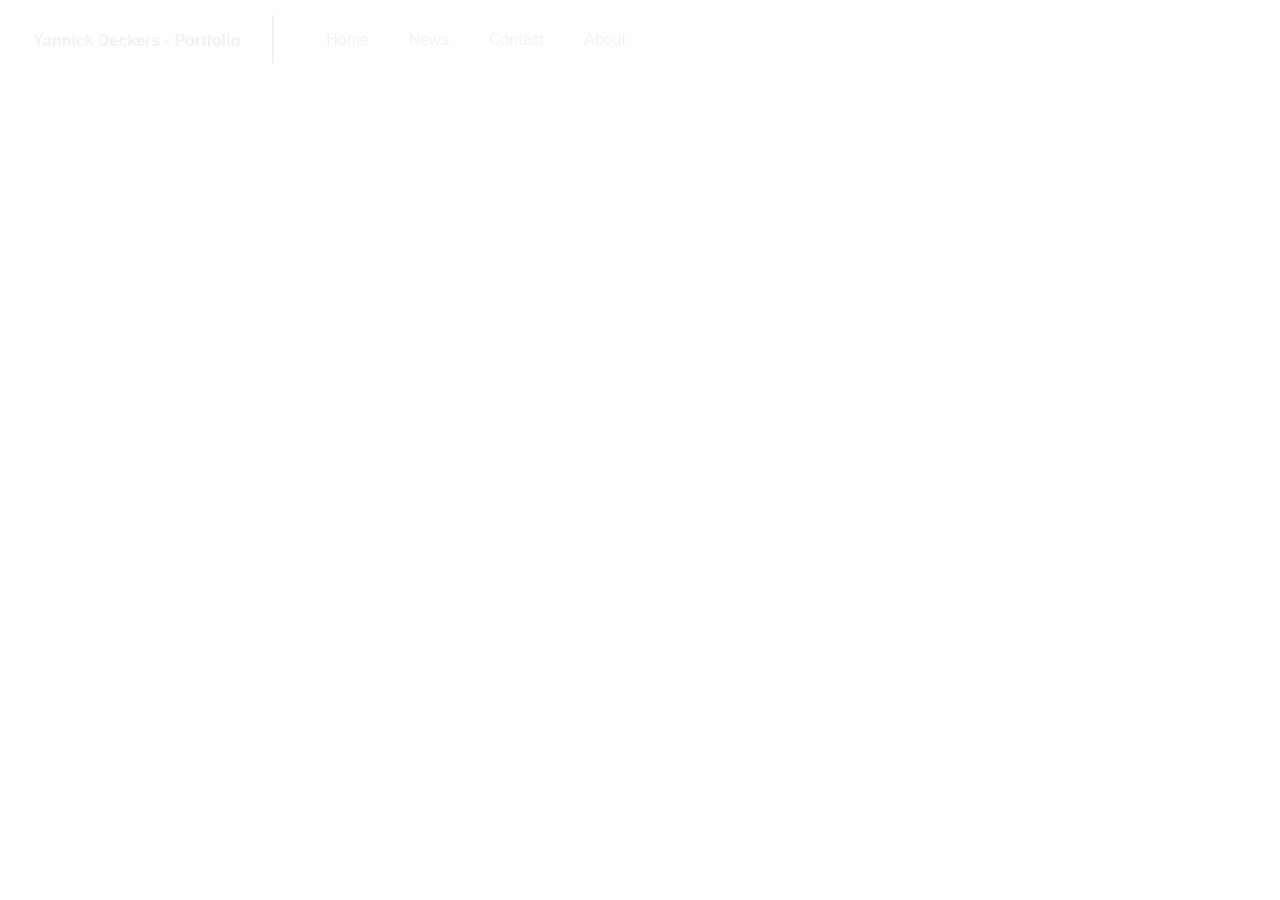
==== index.html @ 35242ec5 "begin header" ====
<!DOCTYPE html>
<html lang="en">
<head>
    <meta charset="UTF-8">
    <meta name="viewport" content="width=device-width, initial-scale=1">
    <title>Portfolio - Yannick Deckers</title>
    <!-- Bootstrap CSS (CDN) -->
    <link href="https://cdn.jsdelivr.net/npm/bootstrap@5.3.2/dist/css/bootstrap.min.css" rel="stylesheet">
    <link rel="stylesheet" href="style.css">
</head>
<!--<body>-->

<!--<nav>-->
<!--    <h1>Yannick Deckers - Portfolio</h1>-->

<!--    <ul>-->
<!--        <li><a href="index.html">Home</a></li>-->
<!--        <li><a href="about.html">Projects</a></li>-->
<!--        <li><a href="projects.html">About me</a></li>-->
<!--        <li><a href="contact.html">Contact</a></li>-->
<!--    </ul>-->
<!--</nav>-->
<!--<header>-->
<!--    -->

<!--    <img class="header-img" src="header-building.jpg" alt="building-header">-->
<!--</header>-->

<div class="bg-img">
    <section class="container">
        <nav class="navigation-bar">
            <h1>Yannick Deckers - Portfolio</h1>
            <ul>
            <li><a href="index.html">Home</a></li>
            <li><a href="#news">News</a></li>
            <li><a href="#contact">Contact</a></li>
            <li><a href="#about">About</a></li>
            </ul>
        </nav>
    </section>
</div>

</body>
</html>
---- style.css ----
/*--primary: #F5F0F6;*/
    /*--secondary: #2B4162;*/


* {
    margin: 0;
    padding: 0;
    box-sizing: border-box;
    font-family: "montserrat", sans-serif;
}

/*nav {*/
/*    height: 3.5rem;*/
/*    display: flex;*/
/*    text-decoration: none;*/
/*}*/

/*nav h1 {*/
/*    color: #F5F0F6;*/
/*    font-size: 1rem;*/
/*    padding-left: 1rem;*/
/*    padding-top: 1rem;*/
/*}*/

/*nav ul {*/
/*    display: flex;*/
/*    list-style: none;*/
/*    margin-left: auto;*/
/*    padding-right: 1rem;*/
/*    padding-top: 1rem;*/
/*}*/

/*nav a {*/
/*    color: #F5F0F6;*/
/*    text-decoration: none;*/
/*    padding: 1.25rem;*/
/*}*/

/*nav a:hover {*/
/*    background-color : #F5F0F6;*/
/*    color: #2B4162;*/

/*    padding: 1.25rem;*/
/*    border-radius: 0.3rem;*/
/*}*/

/*header {*/
/*    background: #F5F0F6;*/
/*    height: 30rem;*/
/*    display: flex;*/
/*    flex-direction: column;*/
/*    justify-content: center;*/
/*    align-items: center;*/
/*}*/

/*.header-img {*/
/*    object-fit: cover;*/
/*    width: 100%;*/
/*    height: 100%;*/
/*    margin-top: 0;*/
/*}*/

    .bg-img {
        background-image: url("header-building.jpg");
        min-height: 550px;
        background-position: center;
        background-repeat: no-repeat;
        background-size: cover;
        position: relative;
    }

    .container {
        position: absolute;
        margin: 15px 15px 15px 5px;
        width: auto;
    }

    nav {
        height: 3.5rem;
        display: flex;
        text-decoration: none;
    }

    nav h1 {
        color: #F5F0F6;
        font-size: 1rem;
        padding-left: 1rem;
        padding-top: 1rem;
        padding-right: 2rem;
        font-weight: bold;
        border-right: 2px solid #F5F0F6;
    }

    nav ul {
        display: flex;
        list-style: none;
        margin-left: auto;
        padding-right: 1rem;
        padding-top: 0.80rem;
    }

    nav a {
        color: #F5F0F6;
        text-decoration: none;
        padding: 1.25rem;
    }

    nav a:hover {
        background-color : #F5F0F6;
        color: #2B4162;

        padding: 1.25rem;
        border-radius: 0.3rem;
    }
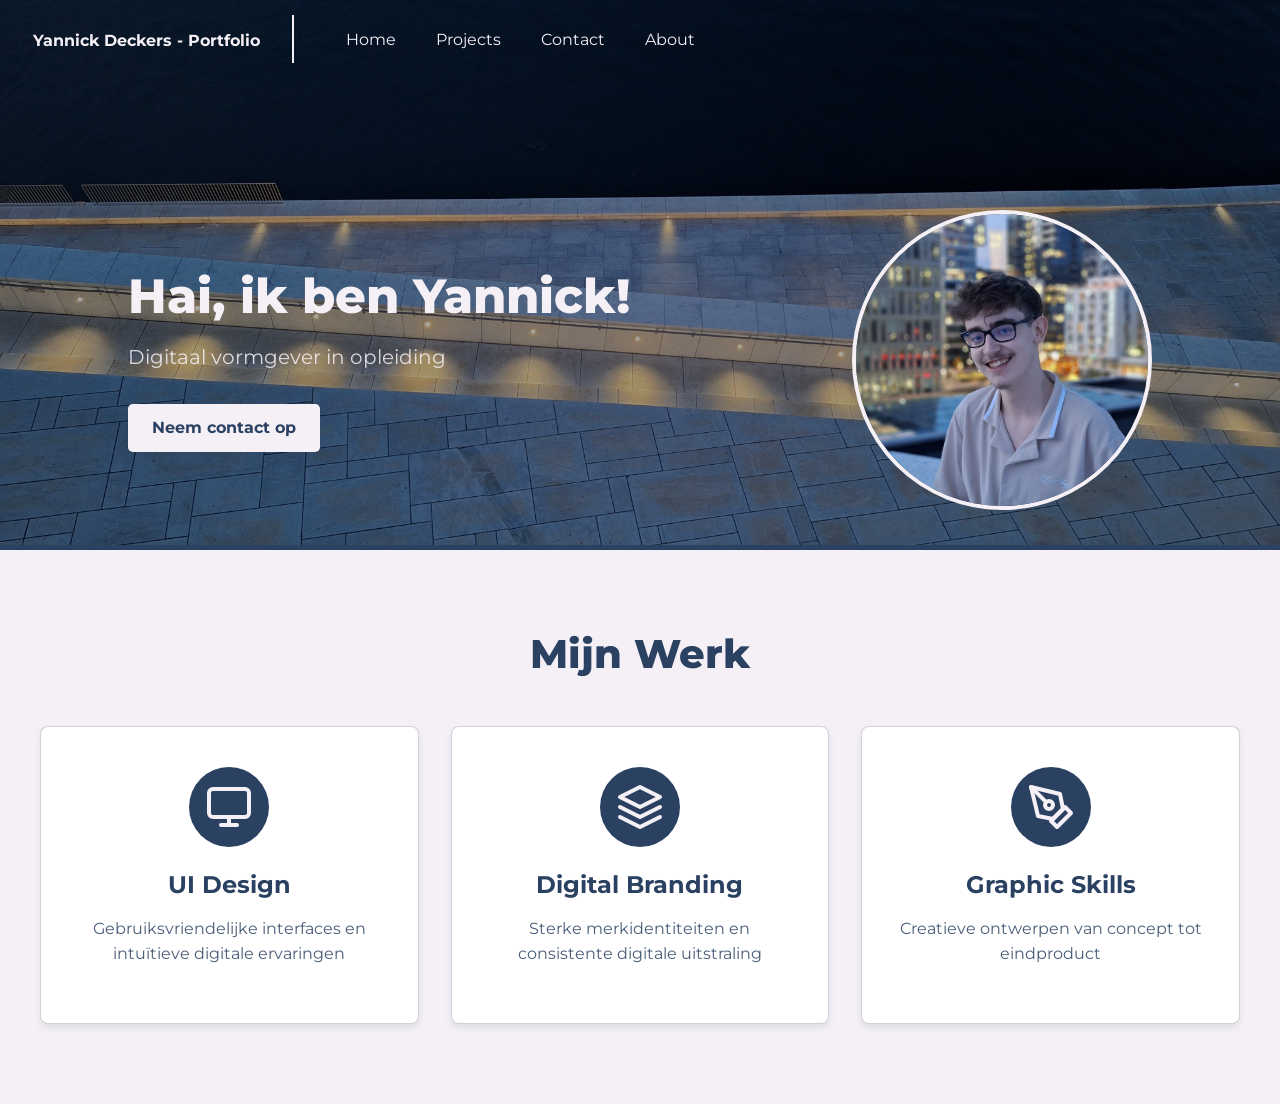
==== commit 981f2696: "category section" ====
--- a/index.html
+++ b/index.html
@@ -7,24 +7,11 @@
     <!-- Bootstrap CSS (CDN) -->
     <link href="https://cdn.jsdelivr.net/npm/bootstrap@5.3.2/dist/css/bootstrap.min.css" rel="stylesheet">
     <link rel="stylesheet" href="style.css">
+    <link rel="preconnect" href="https://fonts.googleapis.com">
+    <link rel="preconnect" href="https://fonts.gstatic.com" crossorigin>
+    <link href="https://fonts.googleapis.com/css2?family=Montserrat:wght@400;600;700;800&display=swap" rel="stylesheet">
 </head>
-<!--<body>-->
-
-<!--<nav>-->
-<!--    <h1>Yannick Deckers - Portfolio</h1>-->
-
-<!--    <ul>-->
-<!--        <li><a href="index.html">Home</a></li>-->
-<!--        <li><a href="about.html">Projects</a></li>-->
-<!--        <li><a href="projects.html">About me</a></li>-->
-<!--        <li><a href="contact.html">Contact</a></li>-->
-<!--    </ul>-->
-<!--</nav>-->
-<!--<header>-->
-<!--    -->
-
-<!--    <img class="header-img" src="header-building.jpg" alt="building-header">-->
-<!--</header>-->
+<body>
 
 <div class="bg-img">
     <section class="container">
@@ -32,7 +19,7 @@
             <h1>Yannick Deckers - Portfolio</h1>
             <ul>
             <li><a href="index.html">Home</a></li>
-            <li><a href="#news">News</a></li>
+            <li><a href="#news">Projects</a></li>
             <li><a href="#contact">Contact</a></li>
             <li><a href="#about">About</a></li>
             </ul>
@@ -40,5 +27,67 @@
     </section>
 </div>
 
+<div class="hero">
+    <div class="hero-left">
+        <h2>Hai, ik ben Yannick!</h2>
+        <p>Digitaal vormgever in opleiding</p>
+        <a href="#contact" class="cta">Neem contact op</a>
+    </div>
+
+    <div class="hero-right">
+        <img src="profilepic.jpg" alt="profile picture">
+    </div>
+</div>
+
+<section class="categories">
+    <div class="categories-container">
+        <h2 class="categories-title">Mijn Werk</h2>
+
+        <div class="cards-grid">
+            <a href="ui-design.html" class="card">
+                <div class="card-icon">
+                    <svg xmlns="http://www.w3.org/2000/svg" width="48" height="48" viewBox="0 0 24 24" fill="none" stroke="currentColor" stroke-width="2" stroke-linecap="round" stroke-linejoin="round">
+                        <rect x="2" y="3" width="20" height="14" rx="2"/>
+                        <line x1="8" y1="21" x2="16" y2="21"/>
+                        <line x1="12" y1="17" x2="12" y2="21"/>
+                    </svg>
+                </div>
+                <h3>UI Design</h3>
+                <p>Gebruiksvriendelijke interfaces en intuïtieve digitale ervaringen</p>
+            </a>
+
+            <a href="digital-branding.html" class="card">
+                <div class="card-icon">
+                    <svg xmlns="http://www.w3.org/2000/svg" width="48" height="48" viewBox="0 0 24 24" fill="none" stroke="currentColor" stroke-width="2" stroke-linecap="round" stroke-linejoin="round">
+                        <path d="M12 2L2 7l10 5 10-5-10-5z"/>
+                        <path d="M2 17l10 5 10-5"/>
+                        <path d="M2 12l10 5 10-5"/>
+                    </svg>
+                </div>
+                <h3>Digital Branding</h3>
+                <p>Sterke merkidentiteiten en consistente digitale uitstraling</p>
+            </a>
+
+            <a href="graphic-skills.html" class="card">
+                <div class="card-icon">
+                    <svg xmlns="http://www.w3.org/2000/svg" width="48" height="48" viewBox="0 0 24 24" fill="none" stroke="currentColor" stroke-width="2" stroke-linecap="round" stroke-linejoin="round">
+                        <path d="M12 19l7-7 3 3-7 7-3-3z"/>
+                        <path d="M18 13l-1.5-7.5L2 2l3.5 14.5L13 18l5-5z"/>
+                        <path d="M2 2l7.586 7.586"/>
+                        <circle cx="11" cy="11" r="2"/>
+                    </svg>
+                </div>
+                <h3>Graphic Skills</h3>
+                <p>Creatieve ontwerpen van concept tot eindproduct</p>
+            </a>
+        </div>
+    </div>
+</section>
+
+
+
+
+
+
 </body>
 </html>
--- a/style.css
+++ b/style.css
@@ -10,79 +10,36 @@
     font-family: "montserrat", sans-serif;
 }
 
-/*nav {*/
-/*    height: 3.5rem;*/
-/*    display: flex;*/
-/*    text-decoration: none;*/
-/*}*/
-
-/*nav h1 {*/
-/*    color: #F5F0F6;*/
-/*    font-size: 1rem;*/
-/*    padding-left: 1rem;*/
-/*    padding-top: 1rem;*/
-/*}*/
-
-/*nav ul {*/
-/*    display: flex;*/
-/*    list-style: none;*/
-/*    margin-left: auto;*/
-/*    padding-right: 1rem;*/
-/*    padding-top: 1rem;*/
-/*}*/
-
-/*nav a {*/
-/*    color: #F5F0F6;*/
-/*    text-decoration: none;*/
-/*    padding: 1.25rem;*/
-/*}*/
-
-/*nav a:hover {*/
-/*    background-color : #F5F0F6;*/
-/*    color: #2B4162;*/
-
-/*    padding: 1.25rem;*/
-/*    border-radius: 0.3rem;*/
-/*}*/
-
-/*header {*/
-/*    background: #F5F0F6;*/
-/*    height: 30rem;*/
-/*    display: flex;*/
-/*    flex-direction: column;*/
-/*    justify-content: center;*/
-/*    align-items: center;*/
-/*}*/
-
-/*.header-img {*/
-/*    object-fit: cover;*/
-/*    width: 100%;*/
-/*    height: 100%;*/
-/*    margin-top: 0;*/
-/*}*/
-
-    .bg-img {
-        background-image: url("header-building.jpg");
+.bg-img {
+        background-image: url("nopeoplebuilding.jpg");
         min-height: 550px;
         background-position: center;
         background-repeat: no-repeat;
         background-size: cover;
         position: relative;
-    }
-
-    .container {
+        border-bottom: 5px solid #2B4162;
+    }
+
+.bg-img::before {
+        content: "";
+        position: absolute;
+        inset: 0;
+        background: rgba(0, 0, 0, 0.35);
+    }
+
+.container {
         position: absolute;
         margin: 15px 15px 15px 5px;
         width: auto;
     }
 
-    nav {
+nav {
         height: 3.5rem;
         display: flex;
         text-decoration: none;
     }
 
-    nav h1 {
+nav h1 {
         color: #F5F0F6;
         font-size: 1rem;
         padding-left: 1rem;
@@ -92,7 +49,7 @@
         border-right: 2px solid #F5F0F6;
     }
 
-    nav ul {
+nav ul {
         display: flex;
         list-style: none;
         margin-left: auto;
@@ -100,13 +57,13 @@
         padding-top: 0.80rem;
     }
 
-    nav a {
+nav a {
         color: #F5F0F6;
         text-decoration: none;
         padding: 1.25rem;
     }
 
-    nav a:hover {
+nav a:hover {
         background-color : #F5F0F6;
         color: #2B4162;
 
@@ -114,10 +71,142 @@
         border-radius: 0.3rem;
     }
 
-
-
-
-
-
-
-
+.hero {
+        position: absolute;
+        top: 40%;
+        left: 50%;
+        transform: translate(-50%, -50%);
+
+        display: flex;
+        align-items: center;
+        justify-content: space-between;
+
+        width: 80%;
+        max-width: 1100px;
+        color: #F5F0F6;
+    }
+
+.hero-left {
+        max-width: 55%;
+    }
+
+.hero-left h2 {
+        font-size: 3rem;
+        font-weight: 800;
+        margin-bottom: 1rem;
+    }
+
+.hero-left p {
+        font-size: 1.25rem;
+        margin-bottom: 2rem;
+        opacity: 0.85;
+    }
+
+.cta {
+        display: inline-block;
+        background-color: #F5F0F6;
+        color: #2B4162;
+        padding: 0.75rem 1.5rem;
+        border-radius: 0.3rem;
+        text-decoration: none;
+        font-weight: bold;
+    }
+
+.cta:hover {
+        background-color: #2B4162;
+        color: #F5F0F6;
+    }
+
+.hero-right img {
+        width: 300px;
+        height: 300px;
+        object-fit: cover;
+        border-radius: 50%;
+        border: 4px solid #F5F0F6;
+    }
+
+    .categories {
+        padding: 5rem 2rem;
+        background-color: #F5F0F6;
+    }
+
+    .categories-container {
+        max-width: 1200px;
+        margin: 0 auto;
+    }
+
+    .categories-title {
+        text-align: center;
+        font-size: 2.5rem;
+        color: #2B4162;
+        margin-bottom: 3rem;
+        font-weight: 800;
+    }
+
+    .cards-grid {
+        display: grid;
+        grid-template-columns: repeat(auto-fit, minmax(300px, 1fr));
+        gap: 2rem;
+    }
+
+    .card {
+        background-color: white;
+        padding: 2.5rem 2rem;
+        border-radius: 0.5rem;
+        text-decoration: none;
+        color: #2B4162;
+        transition: all 0.3s ease;
+        box-shadow: 0 4px 6px rgba(43, 65, 98, 0.1);
+        display: flex;
+        flex-direction: column;
+        align-items: center;
+        text-align: center;
+    }
+
+    .card:hover {
+        transform: translateY(-10px);
+        box-shadow: 0 12px 24px rgba(43, 65, 98, 0.2);
+        background-color: #2B4162;
+        color: #F5F0F6;
+    }
+
+    .card-icon {
+        width: 80px;
+        height: 80px;
+        background-color: #2B4162;
+        color: #F5F0F6;
+        border-radius: 50%;
+        display: flex;
+        align-items: center;
+        justify-content: center;
+        margin-bottom: 1.5rem;
+        transition: all 0.3s ease;
+    }
+
+    .card:hover .card-icon {
+        background-color: #F5F0F6;
+        color: #2B4162;
+    }
+
+    .card h3 {
+        font-size: 1.5rem;
+        margin-bottom: 1rem;
+        font-weight: 700;
+    }
+
+    .card p {
+        font-size: 1rem;
+        line-height: 1.6;
+        opacity: 0.85;
+    }
+
+
+
+
+
+
+
+
+
+
+
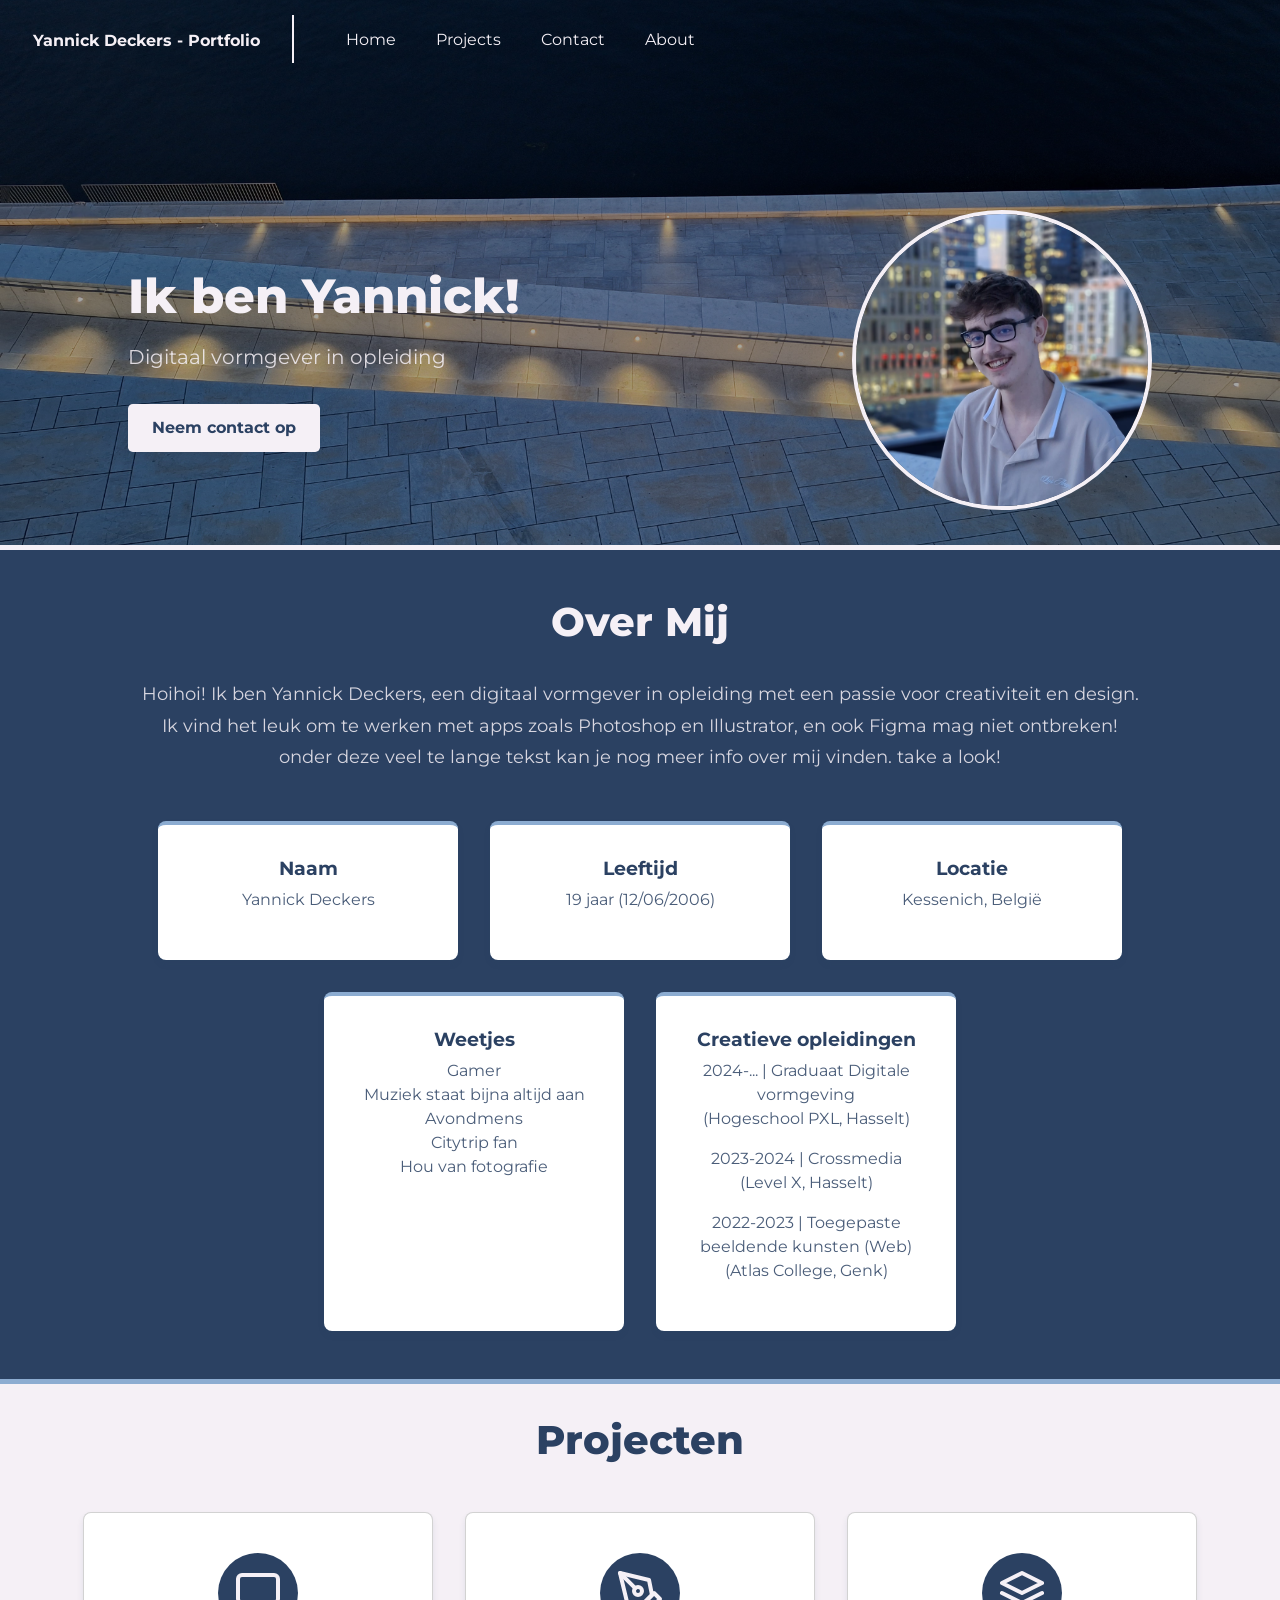
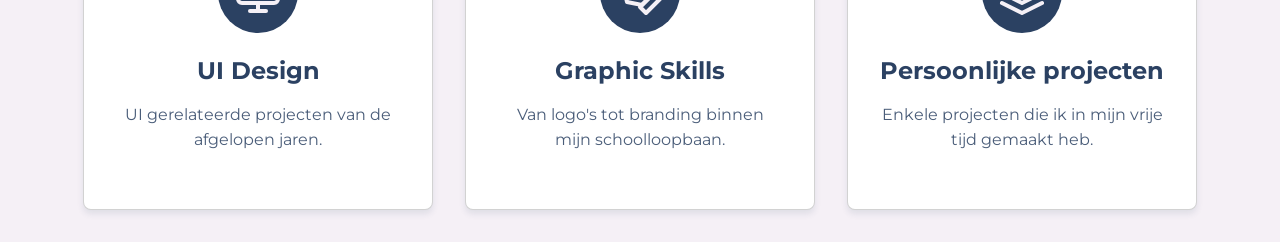
==== commit 0726abf1: "About me" ====
--- a/index.html
+++ b/index.html
@@ -1,5 +1,5 @@
 <!DOCTYPE html>
-<html lang="en">
+<html lang="nl">
 <head>
     <meta charset="UTF-8">
     <meta name="viewport" content="width=device-width, initial-scale=1">
@@ -29,21 +29,61 @@
 
 <div class="hero">
     <div class="hero-left">
-        <h2>Hai, ik ben Yannick!</h2>
+        <h2>Ik ben Yannick!</h2>
         <p>Digitaal vormgever in opleiding</p>
         <a href="#contact" class="cta">Neem contact op</a>
     </div>
 
     <div class="hero-right">
-        <img src="profilepic.jpg" alt="profile picture">
+        <img src="images/profilepic.jpg" alt="profile picture">
     </div>
 </div>
 
+<section class="about">
+    <div class="about-container">
+        <h2>Over Mij</h2>
+
+        <div class="about-intro">
+            <p>Hoihoi! Ik ben Yannick Deckers, een digitaal vormgever in opleiding met een passie voor creativiteit en design. Ik vind het leuk om te werken met apps zoals Photoshop en Illustrator, en ook Figma mag niet ontbreken! onder deze veel te lange tekst kan je nog meer info over mij vinden. take a look!  </p>
+        </div>
+
+        <div class="about-info">
+            <div class="info-item">
+                <h3>Naam</h3>
+                <p>Yannick Deckers</p>
+            </div>
+
+            <div class="info-item">
+                <h3>Leeftijd</h3>
+                <p>19 jaar (12/06/2006)</p>
+            </div>
+
+            <div class="info-item">
+                <h3>Locatie</h3>
+                <p>Kessenich, België</p>
+            </div>
+
+            <div class="info-item">
+                <h3>Weetjes</h3>
+                <p>Gamer <br> Muziek staat bijna altijd aan <br> Avondmens <br> Citytrip fan <br> Hou van fotografie</p>
+            </div>
+
+            <div class="info-item">
+                <h3>Creatieve opleidingen</h3>
+                <p>2024-... | Graduaat Digitale vormgeving <br> (Hogeschool PXL, Hasselt)</p>
+                <p>2023-2024 | Crossmedia <br> (Level X, Hasselt)</p>
+                <p>2022-2023 | Toegepaste beeldende kunsten (Web) <br> (Atlas College, Genk) </p>
+            </div>
+
+        </div>
+    </div>
+</section>
+
 <section class="categories">
     <div class="categories-container">
-        <h2 class="categories-title">Mijn Werk</h2>
+        <h2 class="categories-title">Projecten</h2>
 
-        <div class="cards-grid">
+        <div class="cards-container">
             <a href="ui-design.html" class="card">
                 <div class="card-icon">
                     <svg xmlns="http://www.w3.org/2000/svg" width="48" height="48" viewBox="0 0 24 24" fill="none" stroke="currentColor" stroke-width="2" stroke-linecap="round" stroke-linejoin="round">
@@ -53,19 +93,7 @@
                     </svg>
                 </div>
                 <h3>UI Design</h3>
-                <p>Gebruiksvriendelijke interfaces en intuïtieve digitale ervaringen</p>
-            </a>
-
-            <a href="digital-branding.html" class="card">
-                <div class="card-icon">
-                    <svg xmlns="http://www.w3.org/2000/svg" width="48" height="48" viewBox="0 0 24 24" fill="none" stroke="currentColor" stroke-width="2" stroke-linecap="round" stroke-linejoin="round">
-                        <path d="M12 2L2 7l10 5 10-5-10-5z"/>
-                        <path d="M2 17l10 5 10-5"/>
-                        <path d="M2 12l10 5 10-5"/>
-                    </svg>
-                </div>
-                <h3>Digital Branding</h3>
-                <p>Sterke merkidentiteiten en consistente digitale uitstraling</p>
+                <p>UI gerelateerde projecten van de afgelopen jaren.</p>
             </a>
 
             <a href="graphic-skills.html" class="card">
@@ -78,7 +106,19 @@
                     </svg>
                 </div>
                 <h3>Graphic Skills</h3>
-                <p>Creatieve ontwerpen van concept tot eindproduct</p>
+                <p>Van logo's tot branding binnen mijn schoolloopbaan.</p>
+            </a>
+
+            <a href="digital-branding.html" class="card">
+                <div class="card-icon">
+                    <svg xmlns="http://www.w3.org/2000/svg" width="48" height="48" viewBox="0 0 24 24" fill="none" stroke="currentColor" stroke-width="2" stroke-linecap="round" stroke-linejoin="round">
+                        <path d="M12 2L2 7l10 5 10-5-10-5z"/>
+                        <path d="M2 17l10 5 10-5"/>
+                        <path d="M2 12l10 5 10-5"/>
+                    </svg>
+                </div>
+                <h3>Persoonlijke projecten</h3>
+                <p>Enkele projecten die ik in mijn vrije tijd gemaakt heb.</p>
             </a>
         </div>
     </div>
--- a/style.css
+++ b/style.css
@@ -11,13 +11,13 @@
 }
 
 .bg-img {
-        background-image: url("nopeoplebuilding.jpg");
+        background-image: url("images/nopeoplebuilding.jpg");
         min-height: 550px;
         background-position: center;
         background-repeat: no-repeat;
         background-size: cover;
         position: relative;
-        border-bottom: 5px solid #2B4162;
+        border-bottom: 5px solid #F5F0F6;
     }
 
 .bg-img::before {
@@ -125,8 +125,72 @@
         border: 4px solid #F5F0F6;
     }
 
+    .about {
+        padding-top: 3rem;
+        padding-bottom: 3rem;
+        background-color: #2B4162;
+        border-bottom: 5px solid #8cacd1;
+    }
+
+    .about-container {
+        max-width: 1000px;
+        margin: 0 auto;
+    }
+
+    .about h2 {
+        font-size: 2.5rem;
+        color: #F5F0F6;
+        margin-bottom: 2rem;
+        font-weight: 800;
+        text-align: center;
+    }
+
+    .about-intro {
+        text-align: center;
+        margin-bottom: 3rem;
+    }
+
+    .about-intro p {
+        font-size: 1.1rem;
+        color: #F5F0F6;
+        line-height: 1.8;
+        opacity: 0.85;
+    }
+
+    .about-info {
+        display: flex;
+        flex-wrap: wrap;
+        gap: 2rem;
+        justify-content: center;
+    }
+
+    .info-item {
+        background-color: #ffffff;
+        padding: 2rem 1.5rem;
+        border-radius: 0.5rem;
+        text-align: center;
+        min-width: 250px;
+        flex: 1;
+        max-width: 300px;
+        box-shadow: 0 4px 6px rgba(43, 65, 98, 0.1);
+        border-top: 4px solid #8cacd1;
+    }
+
+    .info-item h3 {
+        font-size: 1.2rem;
+        color: #2B4162;
+        margin-bottom: 0.5rem;
+        font-weight: 700;
+    }
+
+    .info-item p {
+        font-size: 1rem;
+        color: #2B4162;
+        opacity: 0.85;
+    }
+
     .categories {
-        padding: 5rem 2rem;
+        padding: 2rem 2rem;
         background-color: #F5F0F6;
     }
 
@@ -143,10 +207,11 @@
         font-weight: 800;
     }
 
-    .cards-grid {
-        display: grid;
-        grid-template-columns: repeat(auto-fit, minmax(300px, 1fr));
+    .cards-container {
+        display: flex;
+        flex-wrap: wrap;
         gap: 2rem;
+        justify-content: center;
     }
 
     .card {
@@ -161,6 +226,9 @@
         flex-direction: column;
         align-items: center;
         text-align: center;
+        min-width: 300px;
+        flex: 1;
+        max-width: 350px;
     }
 
     .card:hover {
@@ -210,3 +278,6 @@
 
 
 
+
+
+
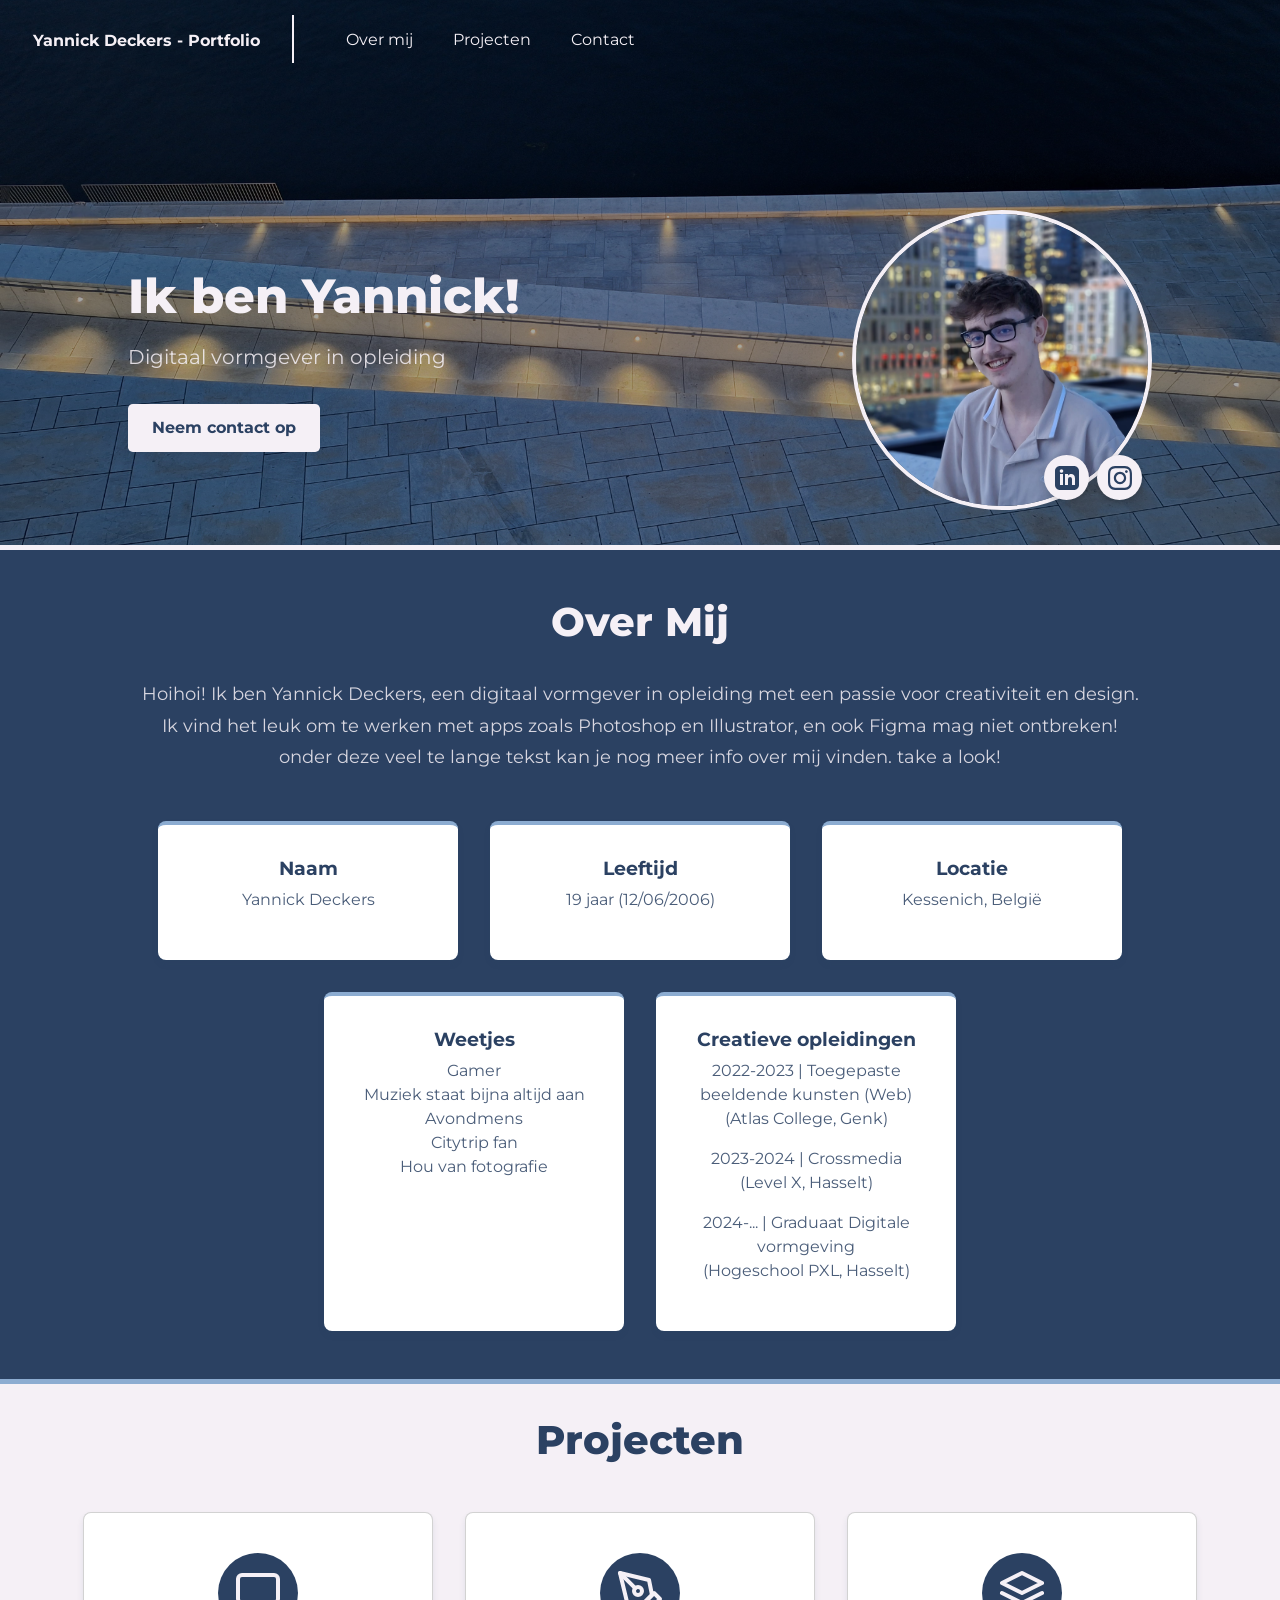
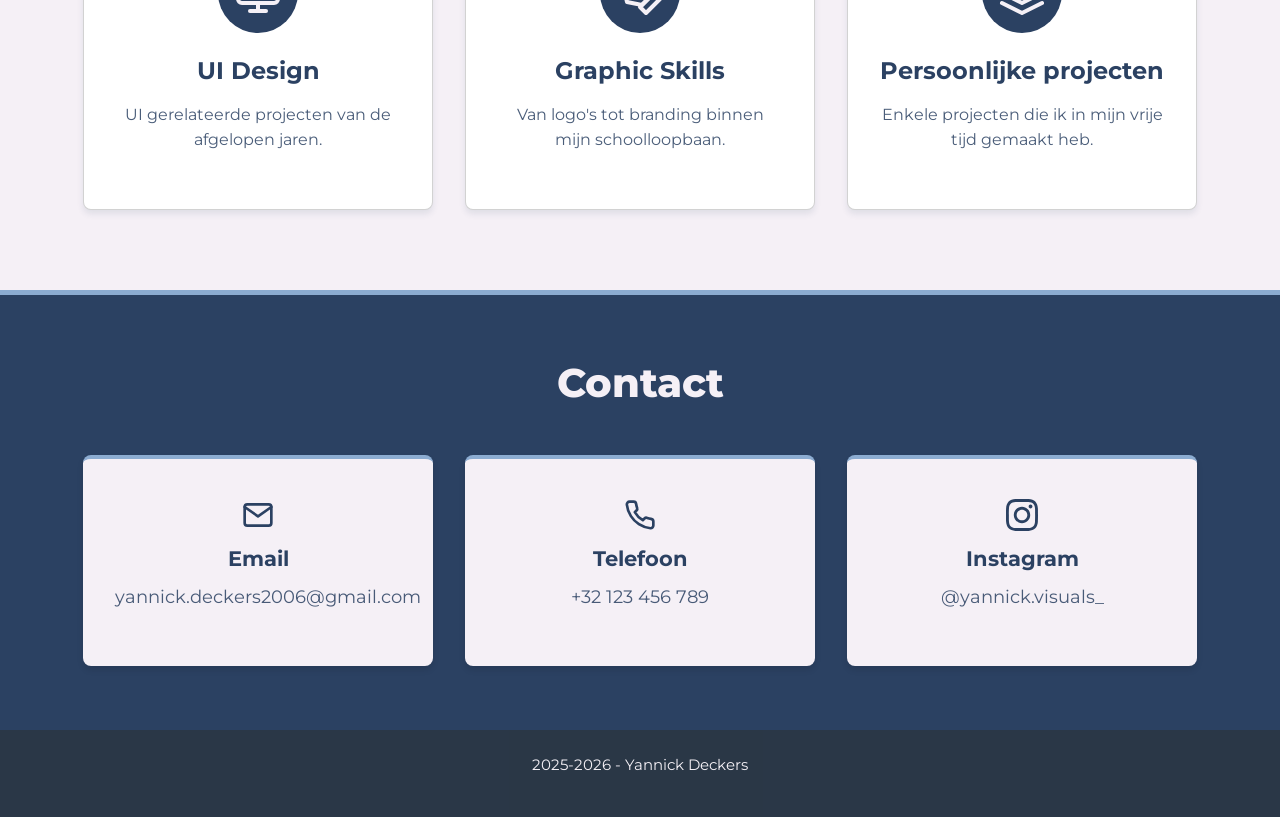
==== commit bb7e6005: "Homepage finished/responsive" ====
--- a/index.html
+++ b/index.html
@@ -10,6 +10,7 @@
     <link rel="preconnect" href="https://fonts.googleapis.com">
     <link rel="preconnect" href="https://fonts.gstatic.com" crossorigin>
     <link href="https://fonts.googleapis.com/css2?family=Montserrat:wght@400;600;700;800&display=swap" rel="stylesheet">
+    <script src="script.js" defer></script>
 </head>
 <body>
 
@@ -17,11 +18,17 @@
     <section class="container">
         <nav class="navigation-bar">
             <h1>Yannick Deckers - Portfolio</h1>
-            <ul>
-            <li><a href="index.html">Home</a></li>
-            <li><a href="#news">Projects</a></li>
-            <li><a href="#contact">Contact</a></li>
-            <li><a href="#about">About</a></li>
+
+            <button class="hamburger" id="hamburger">
+                <span></span>
+                <span></span>
+                <span></span>
+            </button>
+
+            <ul id="navMenu">
+                <li><a href="#about">Over mij</a></li>
+                <li><a href="#projects">Projecten</a></li>
+                <li><a href="#contact">Contact</a></li>
             </ul>
         </nav>
     </section>
@@ -35,11 +42,25 @@
     </div>
 
     <div class="hero-right">
-        <img src="images/profilepic.jpg" alt="profile picture">
+        <div class="profile-wrapper">
+            <img src="images/profilepic.jpg" alt="profile picture">
+            <div class="social-icons">
+                <a href="https://www.linkedin.com/in/jouw-profiel" target="_blank" class="social-icon">
+                    <svg xmlns="http://www.w3.org/2000/svg" width="24" height="24" viewBox="0 0 24 24" fill="currentColor">
+                        <path d="M19 0h-14c-2.761 0-5 2.239-5 5v14c0 2.761 2.239 5 5 5h14c2.762 0 5-2.239 5-5v-14c0-2.761-2.238-5-5-5zm-11 19h-3v-11h3v11zm-1.5-12.268c-.966 0-1.75-.79-1.75-1.764s.784-1.764 1.75-1.764 1.75.79 1.75 1.764-.783 1.764-1.75 1.764zm13.5 12.268h-3v-5.604c0-3.368-4-3.113-4 0v5.604h-3v-11h3v1.765c1.396-2.586 7-2.777 7 2.476v6.759z"/>
+                    </svg>
+                </a>
+                <a href="https://www.instagram.com/yannick.visuals_" target="_blank" class="social-icon">
+                    <svg xmlns="http://www.w3.org/2000/svg" width="24" height="24" viewBox="0 0 24 24" fill="currentColor">
+                        <path d="M12 2.163c3.204 0 3.584.012 4.85.07 3.252.148 4.771 1.691 4.919 4.919.058 1.265.069 1.645.069 4.849 0 3.205-.012 3.584-.069 4.849-.149 3.225-1.664 4.771-4.919 4.919-1.266.058-1.644.07-4.85.07-3.204 0-3.584-.012-4.849-.07-3.26-.149-4.771-1.699-4.919-4.92-.058-1.265-.07-1.644-.07-4.849 0-3.204.013-3.583.07-4.849.149-3.227 1.664-4.771 4.919-4.919 1.266-.057 1.645-.069 4.849-.069zm0-2.163c-3.259 0-3.667.014-4.947.072-4.358.2-6.78 2.618-6.98 6.98-.059 1.281-.073 1.689-.073 4.948 0 3.259.014 3.668.072 4.948.2 4.358 2.618 6.78 6.98 6.98 1.281.058 1.689.072 4.948.072 3.259 0 3.668-.014 4.948-.072 4.354-.2 6.782-2.618 6.979-6.98.059-1.28.073-1.689.073-4.948 0-3.259-.014-3.667-.072-4.947-.196-4.354-2.617-6.78-6.979-6.98-1.281-.059-1.69-.073-4.949-.073zm0 5.838c-3.403 0-6.162 2.759-6.162 6.162s2.759 6.163 6.162 6.163 6.162-2.759 6.162-6.163c0-3.403-2.759-6.162-6.162-6.162zm0 10.162c-2.209 0-4-1.79-4-4 0-2.209 1.791-4 4-4s4 1.791 4 4c0 2.21-1.791 4-4 4zm6.406-11.845c-.796 0-1.441.645-1.441 1.44s.645 1.44 1.441 1.44c.795 0 1.439-.645 1.439-1.44s-.644-1.44-1.439-1.44z"/>
+                    </svg>
+                </a>
+            </div>
+        </div>
     </div>
 </div>
 
-<section class="about">
+<section class="about" id="about">
     <div class="about-container">
         <h2>Over Mij</h2>
 
@@ -70,16 +91,16 @@
 
             <div class="info-item">
                 <h3>Creatieve opleidingen</h3>
+                <p>2022-2023 | Toegepaste beeldende kunsten (Web) <br> (Atlas College, Genk) </p>
+                <p>2023-2024 | Crossmedia <br> (Level X, Hasselt)</p>
                 <p>2024-... | Graduaat Digitale vormgeving <br> (Hogeschool PXL, Hasselt)</p>
-                <p>2023-2024 | Crossmedia <br> (Level X, Hasselt)</p>
-                <p>2022-2023 | Toegepaste beeldende kunsten (Web) <br> (Atlas College, Genk) </p>
             </div>
 
         </div>
     </div>
 </section>
 
-<section class="categories">
+<section class="categories" id="projects">
     <div class="categories-container">
         <h2 class="categories-title">Projecten</h2>
 
@@ -124,10 +145,39 @@
     </div>
 </section>
 
+<section class="contact" id="contact">
+    <div class="contact-container">
+        <h2>Contact</h2>
+        <div class="contact-info">
+            <div class="contact-item">
+                <svg xmlns="http://www.w3.org/2000/svg" width="32" height="32" viewBox="0 0 24 24" fill="none" stroke="currentColor" stroke-width="2" stroke-linecap="round" stroke-linejoin="round">
+                    <path d="M4 4h16c1.1 0 2 .9 2 2v12c0 1.1-.9 2-2 2H4c-1.1 0-2-.9-2-2V6c0-1.1.9-2 2-2z"/>
+                    <polyline points="22,6 12,13 2,6"/>
+                </svg>
+                <h3>Email</h3>
+                <a href="mailto:yannick.deckers2006@gmail.com">yannick.deckers2006@gmail.com</a>
+            </div>
+            <div class="contact-item">
+                <svg xmlns="http://www.w3.org/2000/svg" width="32" height="32" viewBox="0 0 24 24" fill="none" stroke="currentColor" stroke-width="2" stroke-linecap="round" stroke-linejoin="round">
+                    <path d="M22 16.92v3a2 2 0 0 1-2.18 2 19.79 19.79 0 0 1-8.63-3.07 19.5 19.5 0 0 1-6-6 19.79 19.79 0 0 1-3.07-8.67A2 2 0 0 1 4.11 2h3a2 2 0 0 1 2 1.72 12.84 12.84 0 0 0 .7 2.81 2 2 0 0 1-.45 2.11L8.09 9.91a16 16 0 0 0 6 6l1.27-1.27a2 2 0 0 1 2.11-.45 12.84 12.84 0 0 0 2.81.7A2 2 0 0 1 22 16.92z"/>
+                </svg>
+                <h3>Telefoon</h3>
+                <p>+32 123 456 789</p>
+            </div>
+            <div class="contact-item">
+                <svg xmlns="http://www.w3.org/2000/svg" width="32" height="32" viewBox="0 0 24 24" fill="currentColor">
+                    <path d="M12 2.163c3.204 0 3.584.012 4.85.07 3.252.148 4.771 1.691 4.919 4.919.058 1.265.069 1.645.069 4.849 0 3.205-.012 3.584-.069 4.849-.149 3.225-1.664 4.771-4.919 4.919-1.266.058-1.644.07-4.85.07-3.204 0-3.584-.012-4.849-.07-3.26-.149-4.771-1.699-4.919-4.92-.058-1.265-.07-1.644-.07-4.849 0-3.204.013-3.583.07-4.849.149-3.227 1.664-4.771 4.919-4.919 1.266-.057 1.645-.069 4.849-.069zm0-2.163c-3.259 0-3.667.014-4.947.072-4.358.2-6.78 2.618-6.98 6.98-.059 1.281-.073 1.689-.073 4.948 0 3.259.014 3.668.072 4.948.2 4.358 2.618 6.78 6.98 6.98 1.281.058 1.689.072 4.948.072 3.259 0 3.668-.014 4.948-.072 4.354-.2 6.782-2.618 6.979-6.98.059-1.28.073-1.689.073-4.948 0-3.259-.014-3.667-.072-4.947-.196-4.354-2.617-6.78-6.979-6.98-1.281-.059-1.69-.073-4.949-.073zm0 5.838c-3.403 0-6.162 2.759-6.162 6.162s2.759 6.163 6.162 6.163 6.162-2.759 6.162-6.163c0-3.403-2.759-6.162-6.162-6.162zm0 10.162c-2.209 0-4-1.79-4-4 0-2.209 1.791-4 4-4s4 1.791 4 4c0 2.21-1.791 4-4 4zm6.406-11.845c-.796 0-1.441.645-1.441 1.44s.645 1.44 1.441 1.44c.795 0 1.439-.645 1.439-1.44s-.644-1.44-1.439-1.44z"/>
+                </svg>
+                <h3>Instagram</h3>
+                <a href="https://www.instagram.com/yannick.visuals_" target="_blank">@yannick.visuals_</a>
+            </div>
+        </div>
+    </div>
+</section>
 
-
-
-
+<footer class="footer">
+    <p>2025-2026 - Yannick Deckers</p>
+</footer>
 
 </body>
 </html>
--- a/style.css
+++ b/style.css
@@ -39,7 +39,7 @@
         text-decoration: none;
     }
 
-nav h1 {
+    nav h1 {
         color: #F5F0F6;
         font-size: 1rem;
         padding-left: 1rem;
@@ -71,16 +71,46 @@
         border-radius: 0.3rem;
     }
 
-.hero {
+    .hamburger {
+        display: none;
+        flex-direction: column;
+        background: transparent;
+        border: none;
+        cursor: pointer;
+        padding: 0;
+        z-index: 1000;
+        margin-left: auto;
+    }
+
+    .hamburger span {
+        width: 25px;
+        height: 3px;
+        background-color: #F5F0F6;
+        margin: 3px 0;
+        transition: all 0.3s ease;
+        border-radius: 3px;
+    }
+
+    .hamburger.active span:nth-child(1) {
+        transform: rotate(45deg) translate(8px, 8px);
+    }
+
+    .hamburger.active span:nth-child(2) {
+        opacity: 0;
+    }
+
+    .hamburger.active span:nth-child(3) {
+        transform: rotate(-45deg) translate(7px, -7px);
+    }
+
+    .hero {
         position: absolute;
         top: 40%;
         left: 50%;
         transform: translate(-50%, -50%);
-
         display: flex;
         align-items: center;
         justify-content: space-between;
-
         width: 80%;
         max-width: 1100px;
         color: #F5F0F6;
@@ -125,6 +155,39 @@
         border: 4px solid #F5F0F6;
     }
 
+    .profile-wrapper {
+        position: relative;
+        display: inline-block;
+    }
+
+    .social-icons {
+        position: absolute;
+        bottom: 10px;
+        right: 10px;
+        display: flex;
+        gap: 0.5rem;
+    }
+
+    .social-icon {
+        width: 45px;
+        height: 45px;
+        background-color: #F5F0F6;
+        border-radius: 50%;
+        display: flex;
+        align-items: center;
+        justify-content: center;
+        color: #2B4162;
+        transition: all 0.3s ease;
+        box-shadow: 0 2px 8px rgba(0, 0, 0, 0.2);
+    }
+
+    .social-icon:hover {
+        background-color: #2B4162;
+        color: #F5F0F6;
+        transform: translateY(-3px);
+        box-shadow: 0 4px 12px rgba(0, 0, 0, 0.3);
+    }
+
     .about {
         padding-top: 3rem;
         padding-bottom: 3rem;
@@ -174,6 +237,7 @@
         max-width: 300px;
         box-shadow: 0 4px 6px rgba(43, 65, 98, 0.1);
         border-top: 4px solid #8cacd1;
+        transition: all 0.3s ease;
     }
 
     .info-item h3 {
@@ -189,8 +253,14 @@
         opacity: 0.85;
     }
 
+    .info-item:hover {
+        transform: translateY(-10px);
+        box-shadow: 0 12px 24px rgba(43, 65, 98, 0.2);
+    }
+
     .categories {
-        padding: 2rem 2rem;
+        padding-top: 2rem;
+        padding-bottom: 5rem;
         background-color: #F5F0F6;
     }
 
@@ -268,16 +338,264 @@
         opacity: 0.85;
     }
 
-
-
-
-
-
-
-
-
-
-
-
-
-
+    .contact {
+        padding: 4rem 2rem;
+        background-color: #2B4162;
+        border-top: 5px solid #8cacd1;
+    }
+
+    .contact-container {
+        max-width: 1200px;
+        margin: 0 auto;
+    }
+
+    .contact h2 {
+        text-align: center;
+        font-size: 2.5rem;
+        color: #F5F0F6;
+        margin-bottom: 3rem;
+        font-weight: 800;
+    }
+
+    .contact-info {
+        display: flex;
+        flex-wrap: wrap;
+        gap: 2rem;
+        justify-content: center;
+    }
+
+    .contact-item {
+        background-color: #F5F0F6;
+        padding: 2.5rem 2rem;
+        border-radius: 0.5rem;
+        text-align: center;
+        min-width: 280px;
+        flex: 1;
+        max-width: 350px;
+        transition: all 0.3s ease;
+        box-shadow: 0 4px 6px rgba(0, 0, 0, 0.1);
+        border-top: 4px solid #8cacd1;
+    }
+
+    .contact-item:hover {
+        transform: translateY(-10px);
+        box-shadow: 0 12px 24px rgba(0, 0, 0, 0.2);
+    }
+
+    .contact-item svg {
+        color: #2B4162;
+        margin-bottom: 1rem;
+    }
+
+    .contact-item h3 {
+        font-size: 1.3rem;
+        color: #2B4162;
+        margin-bottom: 0.75rem;
+        font-weight: 700;
+    }
+
+    .contact-item a {
+        color: #2B4162;
+        text-decoration: none;
+        font-size: 1.1rem;
+        opacity: 0.85;
+        transition: opacity 0.3s ease;
+    }
+
+    .contact-item p {
+        color: #2B4162;
+        font-size: 1.1rem;
+        opacity: 0.85;
+        transition: opacity 0.3s ease;
+    }
+
+    .contact-item a:hover {
+        opacity: 1;
+        text-decoration: underline;
+    }
+
+    .footer {
+        background-color: #132233;
+        color: #F5F0F6;
+        text-align: center;
+        padding: 1.5rem 2rem;
+        font-size: 0.95rem;
+        opacity: 0.9;
+    }
+
+    @media (max-width: 1000px) {
+        .hero {
+            flex-direction: column;
+            top: 45%;
+            text-align: center;
+        }
+
+        .hero-left {
+            max-width: 100%;
+            margin-bottom: 2rem;
+        }
+
+        .hero-left h2 {
+            font-size: 2.5rem;
+        }
+
+        .hero-right img {
+            width: 250px;
+            height: 250px;
+        }
+
+        .about h2, .categories-title, .contact h2 {
+            font-size: 2rem;
+        }
+
+        .info-item {
+            min-width: 200px;
+            max-width: 250px;
+        }
+    }
+
+    @media (max-width: 768px) {
+        .hamburger {
+            display: flex;
+        }
+
+        nav h1 {
+            font-size: 0.9rem;
+            padding-right: 1rem;
+            border: none;
+        }
+
+        nav ul {
+            position: fixed;
+            left: -100%;
+            top: 3.5rem;
+            flex-direction: column;
+            background-color: rgba(43, 65, 98, 0.98);
+            width: 100%;
+            text-align: center;
+            transition: left 0.3s ease;
+            box-shadow: 0 10px 27px rgba(0, 0, 0, 0.3);
+            padding: 0;
+            margin: 0;
+        }
+
+        nav ul.active {
+            left: 0;
+        }
+
+        nav ul li {
+            margin: 1rem 0;
+        }
+
+        nav a {
+            padding: 1rem;
+            display: block;
+            width: 100%;
+        }
+
+        .bg-img {
+            min-height: 450px;
+        }
+
+        .hero {
+            width: 90%;
+            top: 50%;
+        }
+
+        .hero-left h2 {
+            font-size: 2rem;
+        }
+
+        .hero-left p {
+            font-size: 1rem;
+        }
+
+        .hero-right img {
+            width: 200px;
+            height: 200px;
+        }
+
+        .social-icons {
+            bottom: 5px;
+            right: 5px;
+            gap: 0.3rem;
+        }
+
+        .social-icon {
+            width: 38px;
+            height: 38px;
+        }
+
+        .social-icon svg {
+            width: 20px;
+            height: 20px;
+        }
+
+        .about h2, .categories-title, .contact h2 {
+            font-size: 1.75rem;
+        }
+
+        .about-intro p {
+            font-size: 1rem;
+        }
+
+        .about-container, .categories-container {
+            padding: 0 1rem;
+        }
+
+        .info-item {
+            min-width: 100%;
+            max-width: 100%;
+        }
+
+        .card {
+            min-width: 100%;
+            max-width: 100%;
+        }
+
+        .contact-item {
+            min-width: 100%;
+            max-width: 100%;
+        }
+    }
+
+    @media (max-width: 480px) {
+        nav h1 {
+            font-size: 0.75rem;
+            padding-left: 0.5rem;
+        }
+
+        .hero-left h2 {
+            font-size: 1.5rem;
+        }
+
+        .hero-left p {
+            font-size: 0.9rem;
+        }
+
+        .hero-right img {
+            width: 150px;
+            height: 150px;
+        }
+
+        .cta {
+            padding: 0.6rem 1.2rem;
+            font-size: 0.9rem;
+        }
+
+        .about h2, .categories-title, .contact h2 {
+            font-size: 1.5rem;
+        }
+    }
+
+
+
+
+
+
+
+
+
+
+
+
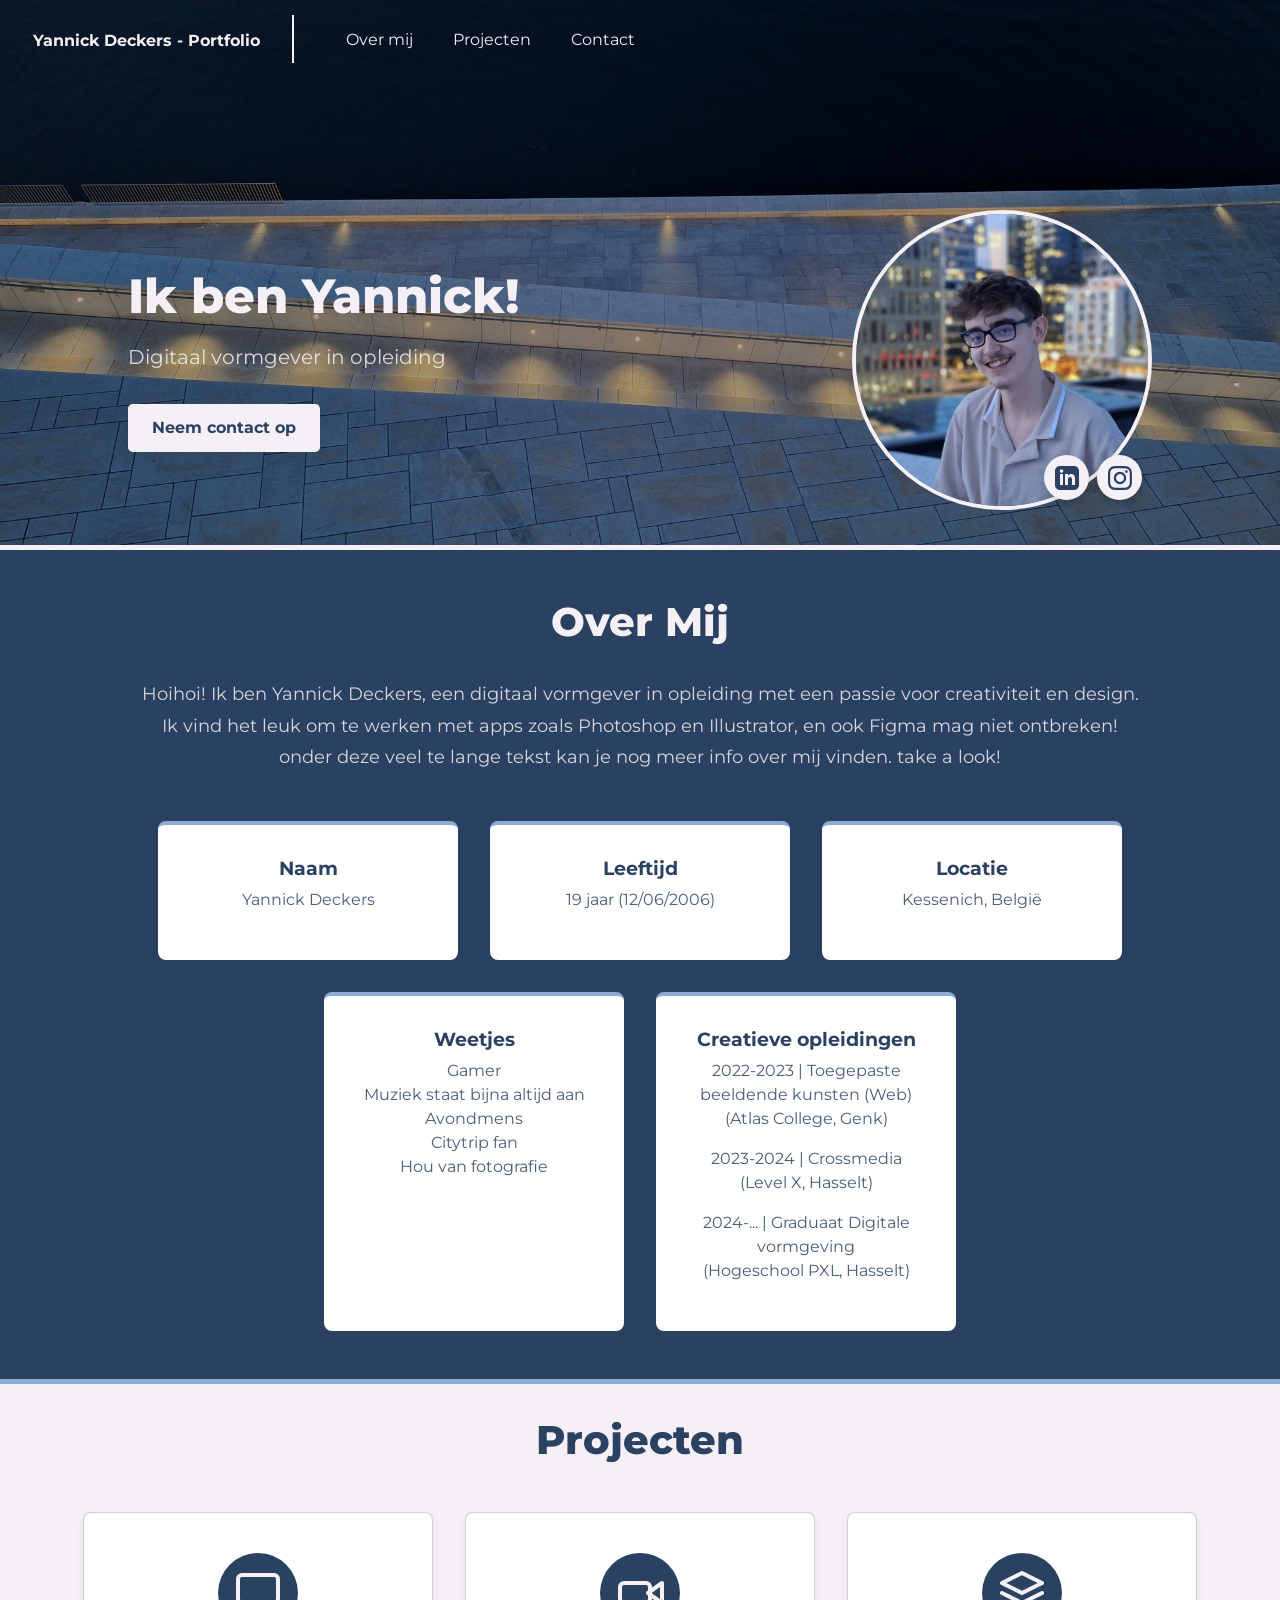
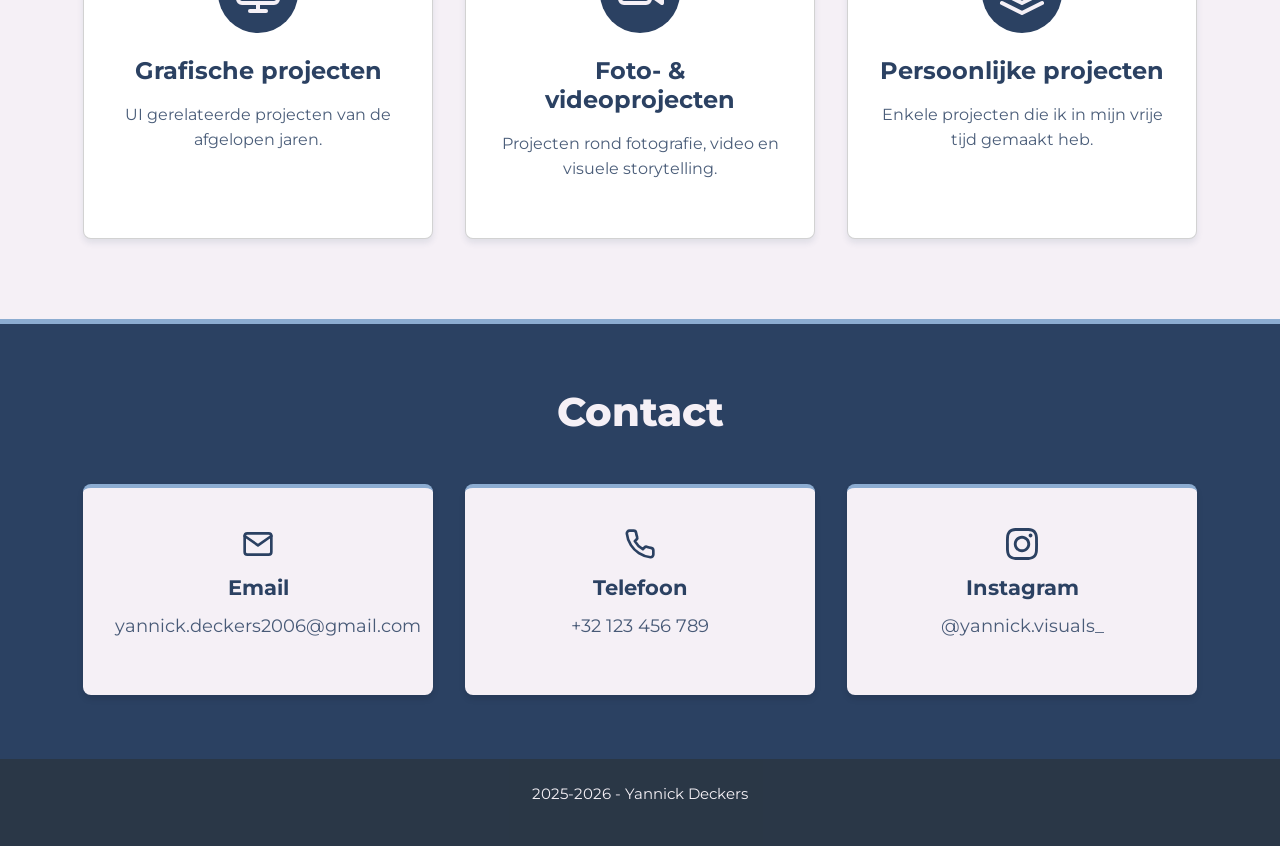
==== commit 1ddb9785: ""Grafische projecten" 50% af + poging tot fixen reponsivity" ====
--- a/index.html
+++ b/index.html
@@ -105,7 +105,7 @@
         <h2 class="categories-title">Projecten</h2>
 
         <div class="cards-container">
-            <a href="ui-design.html" class="card">
+            <a href="grafischeprojecten.html" class="card">
                 <div class="card-icon">
                     <svg xmlns="http://www.w3.org/2000/svg" width="48" height="48" viewBox="0 0 24 24" fill="none" stroke="currentColor" stroke-width="2" stroke-linecap="round" stroke-linejoin="round">
                         <rect x="2" y="3" width="20" height="14" rx="2"/>
@@ -113,21 +113,20 @@
                         <line x1="12" y1="17" x2="12" y2="21"/>
                     </svg>
                 </div>
-                <h3>UI Design</h3>
+                <h3>Grafische projecten</h3>
                 <p>UI gerelateerde projecten van de afgelopen jaren.</p>
             </a>
 
             <a href="graphic-skills.html" class="card">
                 <div class="card-icon">
-                    <svg xmlns="http://www.w3.org/2000/svg" width="48" height="48" viewBox="0 0 24 24" fill="none" stroke="currentColor" stroke-width="2" stroke-linecap="round" stroke-linejoin="round">
-                        <path d="M12 19l7-7 3 3-7 7-3-3z"/>
-                        <path d="M18 13l-1.5-7.5L2 2l3.5 14.5L13 18l5-5z"/>
-                        <path d="M2 2l7.586 7.586"/>
-                        <circle cx="11" cy="11" r="2"/>
+                    <svg xmlns="http://www.w3.org/2000/svg" width="48" height="48" viewBox="0 0 24 24" fill="none"
+                         stroke="currentColor" stroke-width="2" stroke-linecap="round" stroke-linejoin="round">
+                        <rect x="2" y="7" width="15" height="10" rx="2" ry="2"/>
+                        <polygon points="23 7 16 12 23 17 23 7"/>
                     </svg>
                 </div>
-                <h3>Graphic Skills</h3>
-                <p>Van logo's tot branding binnen mijn schoolloopbaan.</p>
+                <h3>Foto- & videoprojecten </h3>
+                <p>Projecten rond fotografie, video en visuele storytelling.</p>
             </a>
 
             <a href="digital-branding.html" class="card">
--- a/style.css
+++ b/style.css
@@ -423,10 +423,73 @@
         opacity: 0.9;
     }
 
-    @media (max-width: 1000px) {
+    @media (max-width: 1200px) {
+
+        .hero {
+            width: 85%;
+            max-width: 1000px;
+        }
+
+        .hero-left h2 {
+            font-size: 2.75rem;
+        }
+
+        .hero-left p {
+            font-size: 1.2rem;
+        }
+
+        .hero-right img {
+            width: 280px;
+            height: 280px;
+        }
+
+        .info-item {
+            max-width: 280px;
+        }
+
+        .card {
+            max-width: 320px;
+        }
+    }
+
+    @media (max-width: 768px) {
+
+        nav {
+            align-items: center;
+            width: 100%;
+        }
+
+        nav ul {
+            position: absolute;
+            top: 3.5rem;
+            right: 0;
+            width: 100%;
+            background-color: rgba(43, 65, 98, 0.95);
+            flex-direction: column;
+            align-items: center;
+            display: none;
+            z-index: 999;
+        }
+
+        nav ul.show {
+            display: flex;
+        }
+
+        nav a {
+            width: 100%;
+            padding: 1rem;
+            text-align: center;
+        }
+
+        .hamburger {
+            display: flex;
+            margin-right: 1rem;
+        }
+
         .hero {
             flex-direction: column;
-            top: 45%;
+            width: 90%;
+            top: 50%;
             text-align: center;
         }
 
@@ -436,166 +499,82 @@
         }
 
         .hero-left h2 {
-            font-size: 2.5rem;
+            font-size: 2.2rem;
+        }
+
+        .hero-left p {
+            font-size: 1.1rem;
+        }
+
+        .hero-right {
+            display: flex;
+            justify-content: center;
         }
 
         .hero-right img {
-            width: 250px;
-            height: 250px;
-        }
-
-        .about h2, .categories-title, .contact h2 {
+            width: 220px;
+            height: 220px;
+        }
+
+        .social-icons {
+            bottom: -10px;
+            right: 50%;
+            transform: translateX(50%);
+        }
+
+        .about h2,
+        .categories-title,
+        .contact h2 {
             font-size: 2rem;
         }
-
-        .info-item {
-            min-width: 200px;
-            max-width: 250px;
-        }
-    }
-
-    @media (max-width: 768px) {
-        .hamburger {
-            display: flex;
-        }
-
-        nav h1 {
-            font-size: 0.9rem;
-            padding-right: 1rem;
-            border: none;
-        }
-
-        nav ul {
-            position: fixed;
-            left: -100%;
-            top: 3.5rem;
-            flex-direction: column;
-            background-color: rgba(43, 65, 98, 0.98);
-            width: 100%;
-            text-align: center;
-            transition: left 0.3s ease;
-            box-shadow: 0 10px 27px rgba(0, 0, 0, 0.3);
-            padding: 0;
-            margin: 0;
-        }
-
-        nav ul.active {
-            left: 0;
-        }
-
-        nav ul li {
-            margin: 1rem 0;
-        }
-
-        nav a {
-            padding: 1rem;
-            display: block;
-            width: 100%;
-        }
-
-        .bg-img {
-            min-height: 450px;
-        }
+    }
+
+    @media (max-width: 600px) {
 
         .hero {
-            width: 90%;
-            top: 50%;
+            top: 52%;
         }
 
         .hero-left h2 {
-            font-size: 2rem;
+            font-size: 1.9rem;
         }
 
         .hero-left p {
             font-size: 1rem;
         }
 
-        .hero-right img {
-            width: 200px;
-            height: 200px;
-        }
-
-        .social-icons {
-            bottom: 5px;
-            right: 5px;
-            gap: 0.3rem;
-        }
-
-        .social-icon {
-            width: 38px;
-            height: 38px;
-        }
-
-        .social-icon svg {
-            width: 20px;
-            height: 20px;
-        }
-
-        .about h2, .categories-title, .contact h2 {
-            font-size: 1.75rem;
-        }
-
-        .about-intro p {
-            font-size: 1rem;
-        }
-
-        .about-container, .categories-container {
-            padding: 0 1rem;
-        }
-
-        .info-item {
-            min-width: 100%;
-            max-width: 100%;
-        }
-
-        .card {
-            min-width: 100%;
-            max-width: 100%;
-        }
-
+        .info-item,
+        .card,
         .contact-item {
             min-width: 100%;
             max-width: 100%;
         }
-    }
-
-    @media (max-width: 480px) {
-        nav h1 {
-            font-size: 0.75rem;
-            padding-left: 0.5rem;
-        }
-
-        .hero-left h2 {
-            font-size: 1.5rem;
-        }
-
-        .hero-left p {
-            font-size: 0.9rem;
-        }
-
-        .hero-right img {
-            width: 150px;
-            height: 150px;
-        }
-
-        .cta {
-            padding: 0.6rem 1.2rem;
-            font-size: 0.9rem;
-        }
-
-        .about h2, .categories-title, .contact h2 {
-            font-size: 1.5rem;
-        }
-    }
-
-
-
-
-
-
-
-
-
-
-
-
+
+        .about-intro p,
+        .card p {
+            font-size: 1rem;
+        }
+
+        .about h2,
+        .categories-title,
+        .contact h2 {
+            font-size: 1.75rem;
+        }
+    }
+
+    img {
+        max-width: 100%;
+        height: auto;
+    }
+
+
+
+
+
+
+
+
+
+
+
+
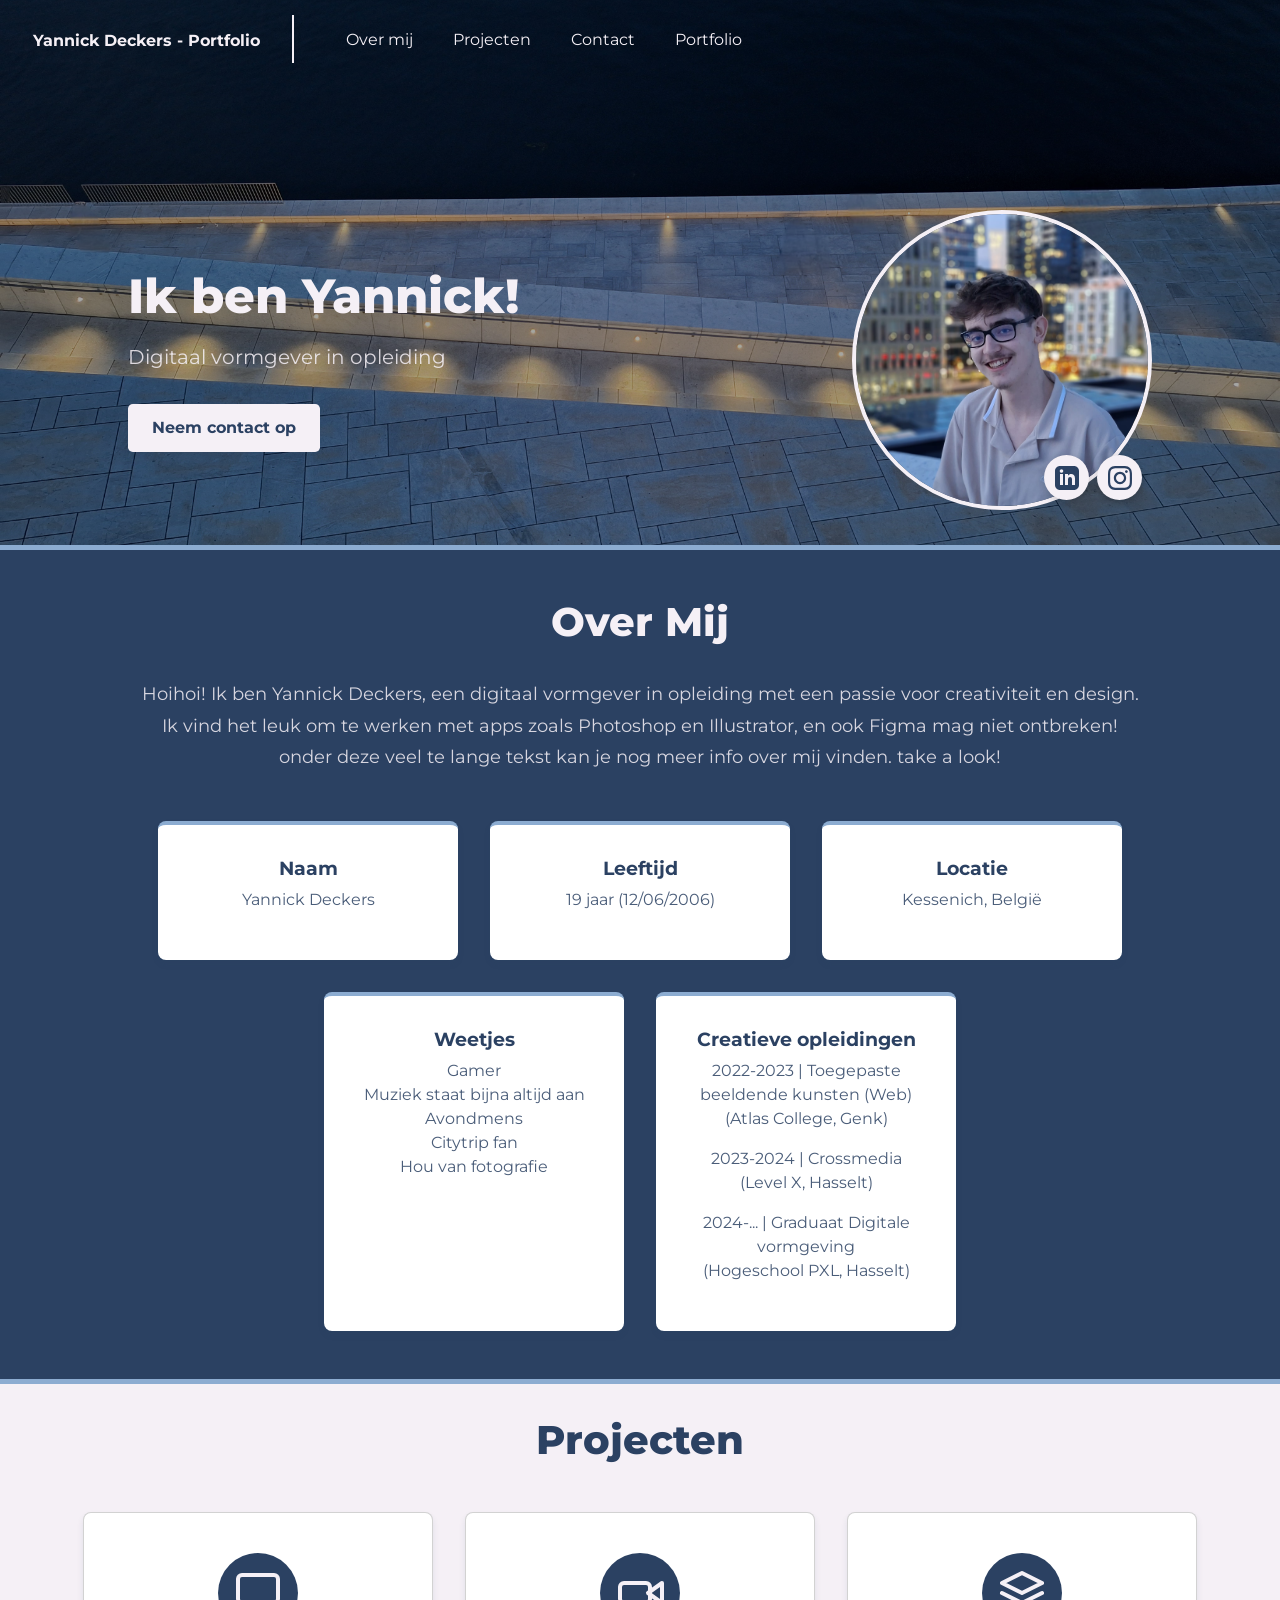
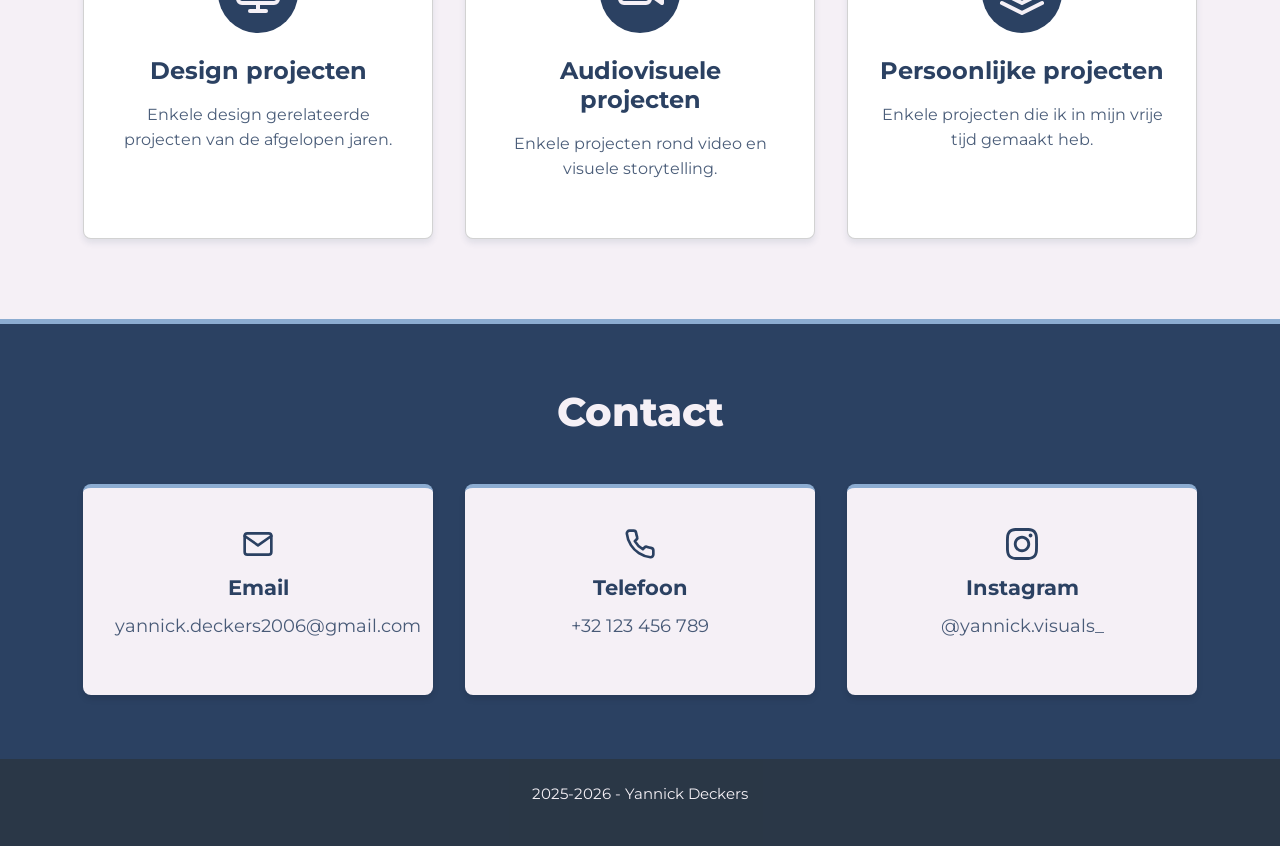
==== commit 1ce47ca8: "2/3 project pages af" ====
--- a/index.html
+++ b/index.html
@@ -29,6 +29,7 @@
                 <li><a href="#about">Over mij</a></li>
                 <li><a href="#projects">Projecten</a></li>
                 <li><a href="#contact">Contact</a></li>
+                <li><a href="#">Portfolio</a></li>
             </ul>
         </nav>
     </section>
@@ -105,7 +106,7 @@
         <h2 class="categories-title">Projecten</h2>
 
         <div class="cards-container">
-            <a href="grafischeprojecten.html" class="card">
+            <a href="designprojecten.html" class="card">
                 <div class="card-icon">
                     <svg xmlns="http://www.w3.org/2000/svg" width="48" height="48" viewBox="0 0 24 24" fill="none" stroke="currentColor" stroke-width="2" stroke-linecap="round" stroke-linejoin="round">
                         <rect x="2" y="3" width="20" height="14" rx="2"/>
@@ -113,11 +114,11 @@
                         <line x1="12" y1="17" x2="12" y2="21"/>
                     </svg>
                 </div>
-                <h3>Grafische projecten</h3>
-                <p>UI gerelateerde projecten van de afgelopen jaren.</p>
+                <h3>Design projecten</h3>
+                <p>Enkele design gerelateerde projecten van de afgelopen jaren.</p>
             </a>
 
-            <a href="graphic-skills.html" class="card">
+            <a href="audiovisueleprojecten.html" class="card">
                 <div class="card-icon">
                     <svg xmlns="http://www.w3.org/2000/svg" width="48" height="48" viewBox="0 0 24 24" fill="none"
                          stroke="currentColor" stroke-width="2" stroke-linecap="round" stroke-linejoin="round">
@@ -125,11 +126,11 @@
                         <polygon points="23 7 16 12 23 17 23 7"/>
                     </svg>
                 </div>
-                <h3>Foto- & videoprojecten </h3>
-                <p>Projecten rond fotografie, video en visuele storytelling.</p>
+                <h3>Audiovisuele projecten </h3>
+                <p>Enkele projecten rond video en visuele storytelling.</p>
             </a>
 
-            <a href="digital-branding.html" class="card">
+            <a href="persoonlijkeprojecten.html" class="card">
                 <div class="card-icon">
                     <svg xmlns="http://www.w3.org/2000/svg" width="48" height="48" viewBox="0 0 24 24" fill="none" stroke="currentColor" stroke-width="2" stroke-linecap="round" stroke-linejoin="round">
                         <path d="M12 2L2 7l10 5 10-5-10-5z"/>
--- a/style.css
+++ b/style.css
@@ -17,7 +17,7 @@
         background-repeat: no-repeat;
         background-size: cover;
         position: relative;
-        border-bottom: 5px solid #F5F0F6;
+        border-bottom: 5px solid #8cacd1;
     }
 
 .bg-img::before {
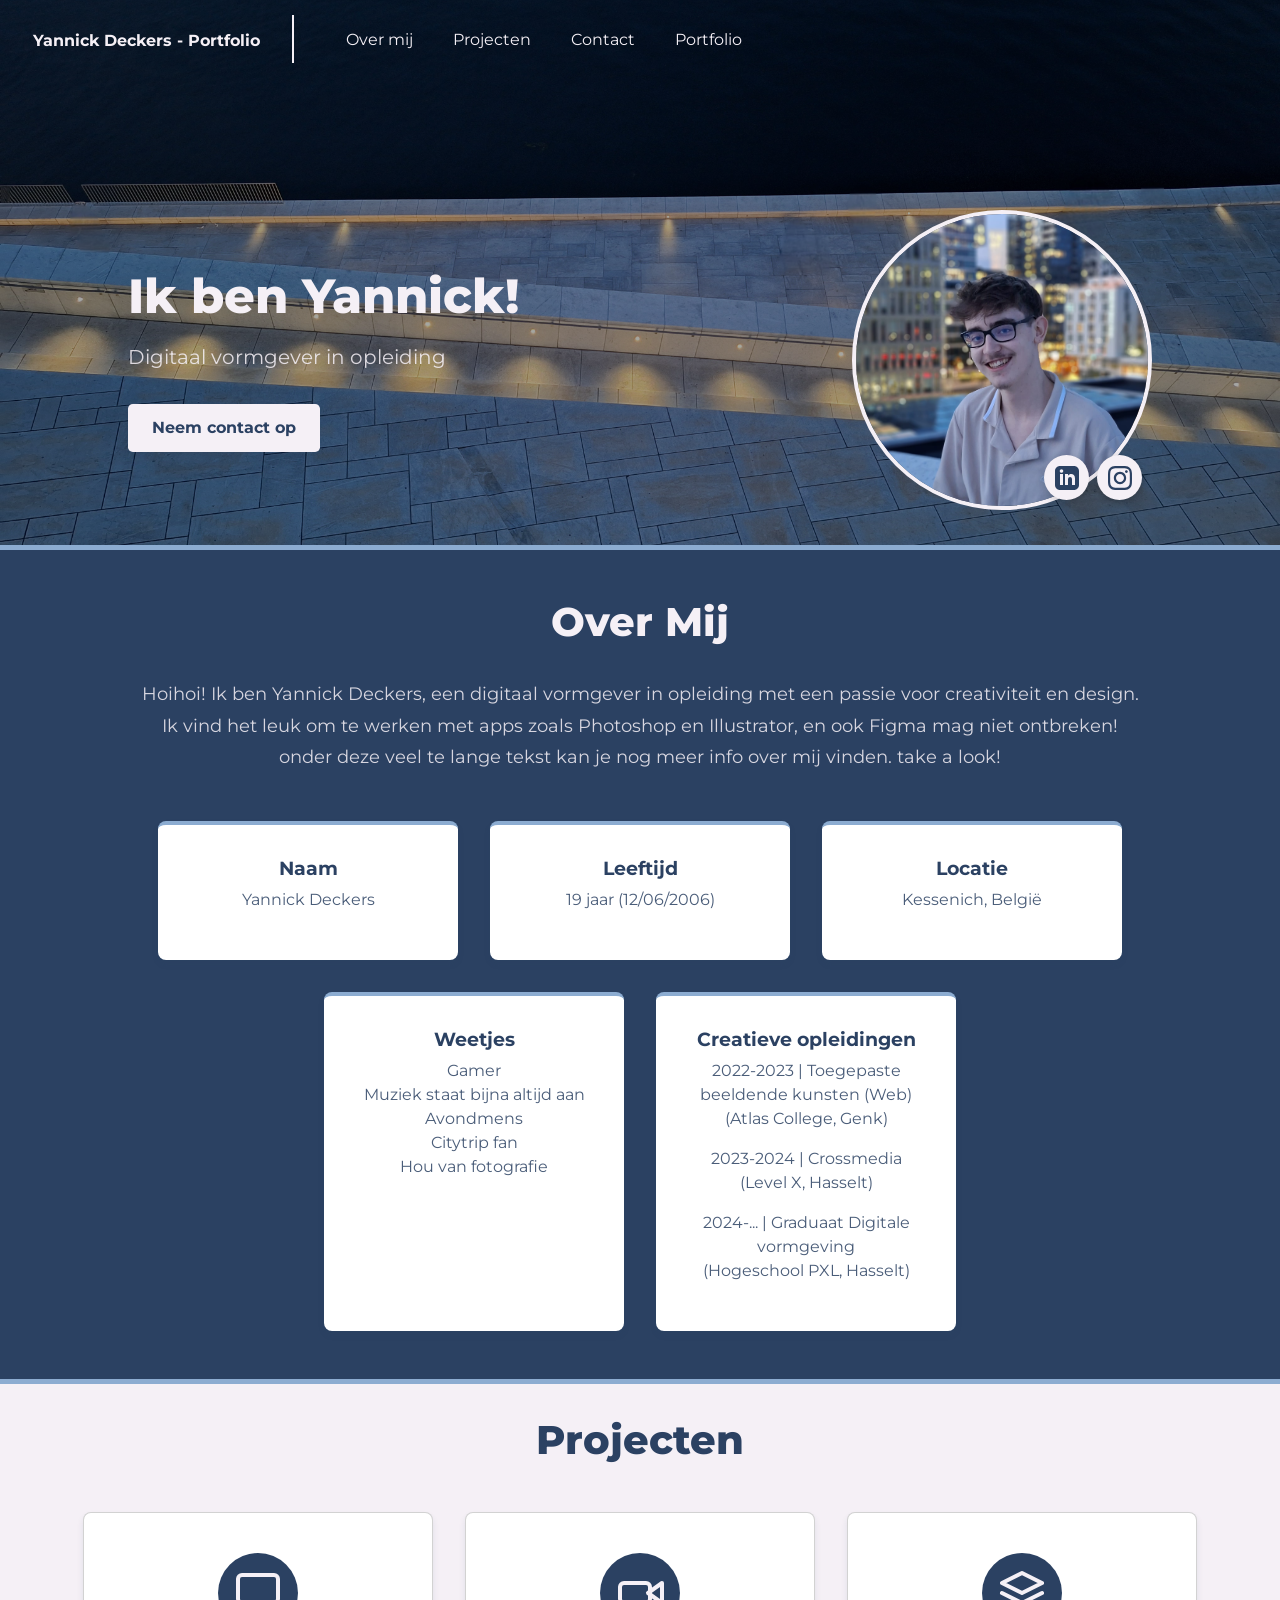
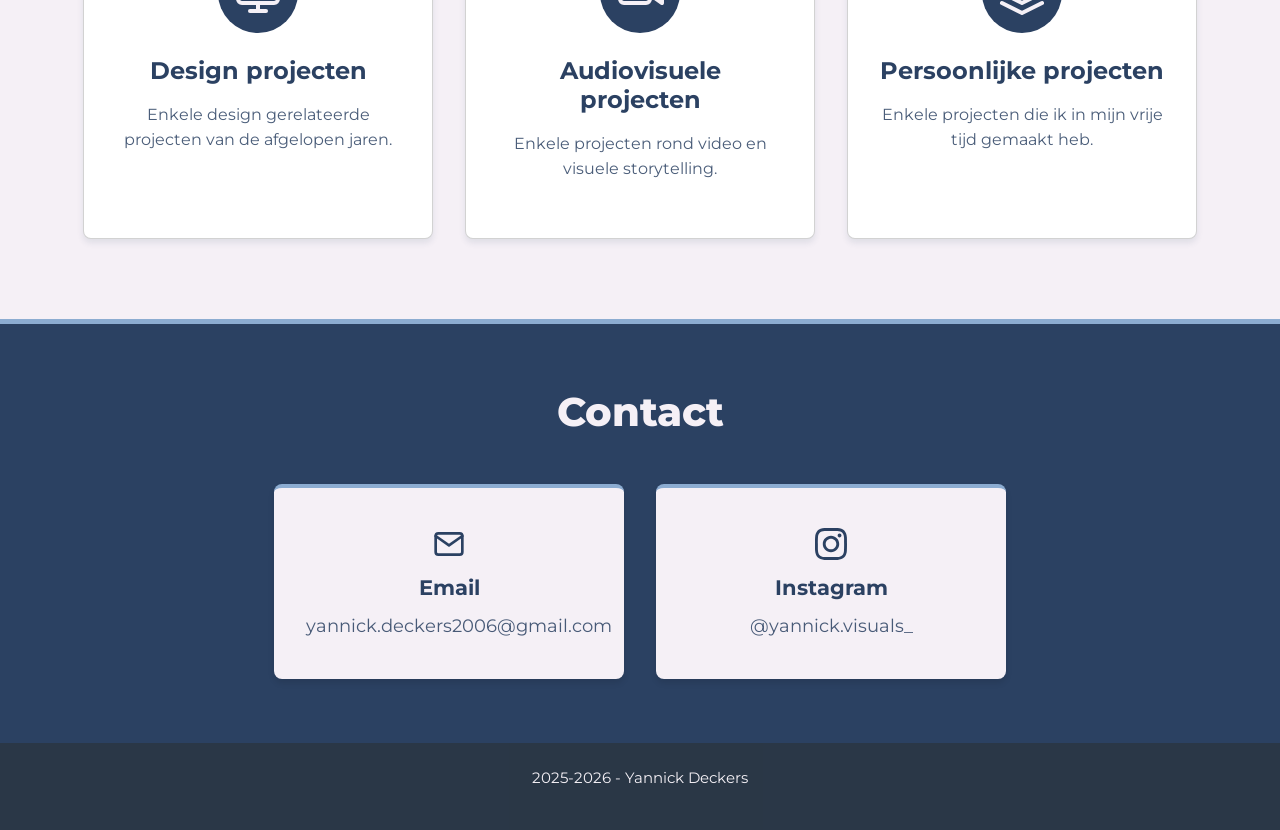
==== commit c8e574c0: "Eindreflectie code toegevoegd" ====
--- a/index.html
+++ b/index.html
@@ -29,7 +29,7 @@
                 <li><a href="#about">Over mij</a></li>
                 <li><a href="#projects">Projecten</a></li>
                 <li><a href="#contact">Contact</a></li>
-                <li><a href="#">Portfolio</a></li>
+                <li><a href="eindreflectie.html">Portfolio</a></li>
             </ul>
         </nav>
     </section>
@@ -158,13 +158,6 @@
                 <a href="mailto:yannick.deckers2006@gmail.com">yannick.deckers2006@gmail.com</a>
             </div>
             <div class="contact-item">
-                <svg xmlns="http://www.w3.org/2000/svg" width="32" height="32" viewBox="0 0 24 24" fill="none" stroke="currentColor" stroke-width="2" stroke-linecap="round" stroke-linejoin="round">
-                    <path d="M22 16.92v3a2 2 0 0 1-2.18 2 19.79 19.79 0 0 1-8.63-3.07 19.5 19.5 0 0 1-6-6 19.79 19.79 0 0 1-3.07-8.67A2 2 0 0 1 4.11 2h3a2 2 0 0 1 2 1.72 12.84 12.84 0 0 0 .7 2.81 2 2 0 0 1-.45 2.11L8.09 9.91a16 16 0 0 0 6 6l1.27-1.27a2 2 0 0 1 2.11-.45 12.84 12.84 0 0 0 2.81.7A2 2 0 0 1 22 16.92z"/>
-                </svg>
-                <h3>Telefoon</h3>
-                <p>+32 123 456 789</p>
-            </div>
-            <div class="contact-item">
                 <svg xmlns="http://www.w3.org/2000/svg" width="32" height="32" viewBox="0 0 24 24" fill="currentColor">
                     <path d="M12 2.163c3.204 0 3.584.012 4.85.07 3.252.148 4.771 1.691 4.919 4.919.058 1.265.069 1.645.069 4.849 0 3.205-.012 3.584-.069 4.849-.149 3.225-1.664 4.771-4.919 4.919-1.266.058-1.644.07-4.85.07-3.204 0-3.584-.012-4.849-.07-3.26-.149-4.771-1.699-4.919-4.92-.058-1.265-.07-1.644-.07-4.849 0-3.204.013-3.583.07-4.849.149-3.227 1.664-4.771 4.919-4.919 1.266-.057 1.645-.069 4.849-.069zm0-2.163c-3.259 0-3.667.014-4.947.072-4.358.2-6.78 2.618-6.98 6.98-.059 1.281-.073 1.689-.073 4.948 0 3.259.014 3.668.072 4.948.2 4.358 2.618 6.78 6.98 6.98 1.281.058 1.689.072 4.948.072 3.259 0 3.668-.014 4.948-.072 4.354-.2 6.782-2.618 6.979-6.98.059-1.28.073-1.689.073-4.948 0-3.259-.014-3.667-.072-4.947-.196-4.354-2.617-6.78-6.979-6.98-1.281-.059-1.69-.073-4.949-.073zm0 5.838c-3.403 0-6.162 2.759-6.162 6.162s2.759 6.163 6.162 6.163 6.162-2.759 6.162-6.163c0-3.403-2.759-6.162-6.162-6.162zm0 10.162c-2.209 0-4-1.79-4-4 0-2.209 1.791-4 4-4s4 1.791 4 4c0 2.21-1.791 4-4 4zm6.406-11.845c-.796 0-1.441.645-1.441 1.44s.645 1.44 1.441 1.44c.795 0 1.439-.645 1.439-1.44s-.644-1.44-1.439-1.44z"/>
                 </svg>
--- a/style.css
+++ b/style.css
@@ -423,136 +423,163 @@
         opacity: 0.9;
     }
 
-    @media (max-width: 1200px) {
-
-        .hero {
-            width: 85%;
-            max-width: 1000px;
-        }
-
-        .hero-left h2 {
-            font-size: 2.75rem;
-        }
-
-        .hero-left p {
-            font-size: 1.2rem;
-        }
-
-        .hero-right img {
-            width: 280px;
-            height: 280px;
-        }
-
-        .info-item {
-            max-width: 280px;
-        }
-
-        .card {
-            max-width: 320px;
-        }
-    }
-
     @media (max-width: 768px) {
-
-        nav {
-            align-items: center;
-            width: 100%;
-        }
-
-        nav ul {
-            position: absolute;
-            top: 3.5rem;
-            right: 0;
-            width: 100%;
-            background-color: rgba(43, 65, 98, 0.95);
-            flex-direction: column;
-            align-items: center;
+        /* Hide title on mobile */
+        nav h1 {
             display: none;
-            z-index: 999;
-        }
-
-        nav ul.show {
-            display: flex;
-        }
-
-        nav a {
-            width: 100%;
-            padding: 1rem;
-            text-align: center;
-        }
-
+        }
+
+        /* Show hamburger menu */
         .hamburger {
             display: flex;
-            margin-right: 1rem;
+            position: relative;
+            padding: 1rem;
+        }
+
+        /* Hide navigation menu by default */
+        nav ul {
+            position: fixed;
+            top: 0;
+            right: -100%;
+            height: 100vh;
+            width: 70%;
+            max-width: 300px;
+            background-color: rgba(43, 65, 98, 0.98);
+            flex-direction: column;
+            padding: 5rem 2rem 2rem;
+            margin: 0;
+            transition: right 0.3s ease;
+            box-shadow: -5px 0 15px rgba(0, 0, 0, 0.3);
+            z-index: 999;
+            gap: 1.5rem;
+        }
+
+        /* Show menu when active */
+        nav ul.active {
+            right: 0;
+        }
+
+        /* Stack navigation links vertically */
+        nav a {
+            padding: 1.2rem 1.5rem;
+            width: 100%;
+            border-bottom: 1px solid rgba(245, 240, 246, 0.1);
+            display: block;
+        }
+
+        nav a:hover {
+            background-color: #F5F0F6;
+            color: #2B4162;
+            border-radius: 0.3rem;
+        }
+
+        /* Adjust hero section for mobile */
+        .bg-img {
+            min-height: 80vh;
         }
 
         .hero {
-            flex-direction: column;
+            flex-direction: column-reverse;
             width: 90%;
             top: 50%;
-            text-align: center;
+            gap: 2rem;
         }
 
         .hero-left {
             max-width: 100%;
-            margin-bottom: 2rem;
+            text-align: center;
         }
 
         .hero-left h2 {
-            font-size: 2.2rem;
+            font-size: 2rem;
         }
 
         .hero-left p {
-            font-size: 1.1rem;
-        }
-
-        .hero-right {
-            display: flex;
-            justify-content: center;
+            font-size: 1rem;
         }
 
         .hero-right img {
-            width: 220px;
-            height: 220px;
+            width: 200px;
+            height: 200px;
         }
 
         .social-icons {
-            bottom: -10px;
-            right: 50%;
-            transform: translateX(50%);
-        }
-
-        .about h2,
-        .categories-title,
+            bottom: 5px;
+            right: 5px;
+            gap: 0.3rem;
+        }
+
+        .social-icon {
+            width: 35px;
+            height: 35px;
+        }
+
+        /* Adjust about section */
+        .about h2 {
+            font-size: 2rem;
+        }
+
+        .about-intro p {
+            font-size: 1rem;
+            padding: 0 1rem;
+        }
+
+        .about-info {
+            flex-direction: column;
+            padding: 0 1rem;
+        }
+
+        .info-item {
+            max-width: 100%;
+        }
+
+        /* Adjust categories section */
+        .categories-title {
+            font-size: 2rem;
+        }
+
+        .cards-container {
+            padding: 0 1rem;
+            flex-direction: column;
+        }
+
+        .card {
+            max-width: 100%;
+        }
+
+        /* Adjust contact section */
         .contact h2 {
             font-size: 2rem;
         }
-    }
-
-    @media (max-width: 600px) {
-
-        .hero {
-            top: 52%;
-        }
-
+
+        .contact-info {
+            flex-direction: column;
+            padding: 0 1rem;
+        }
+
+        .contact-item {
+            max-width: 100%;
+        }
+    }
+
+    @media (max-width: 480px) {
         .hero-left h2 {
-            font-size: 1.9rem;
-        }
-
-        .hero-left p {
-            font-size: 1rem;
-        }
-
-        .info-item,
-        .card,
-        .contact-item {
-            min-width: 100%;
-            max-width: 100%;
-        }
-
-        .about-intro p,
-        .card p {
-            font-size: 1rem;
+            font-size: 1.5rem;
+        }
+
+        .hero-right img {
+            width: 150px;
+            height: 150px;
+        }
+
+        .social-icon {
+            width: 30px;
+            height: 30px;
+        }
+
+        .social-icon svg {
+            width: 18px;
+            height: 18px;
         }
 
         .about h2,
@@ -562,19 +589,14 @@
         }
     }
 
-    img {
-        max-width: 100%;
-        height: auto;
-    }
-
-
-
-
-
-
-
-
-
-
-
-
+
+
+
+
+
+
+
+
+
+
+
